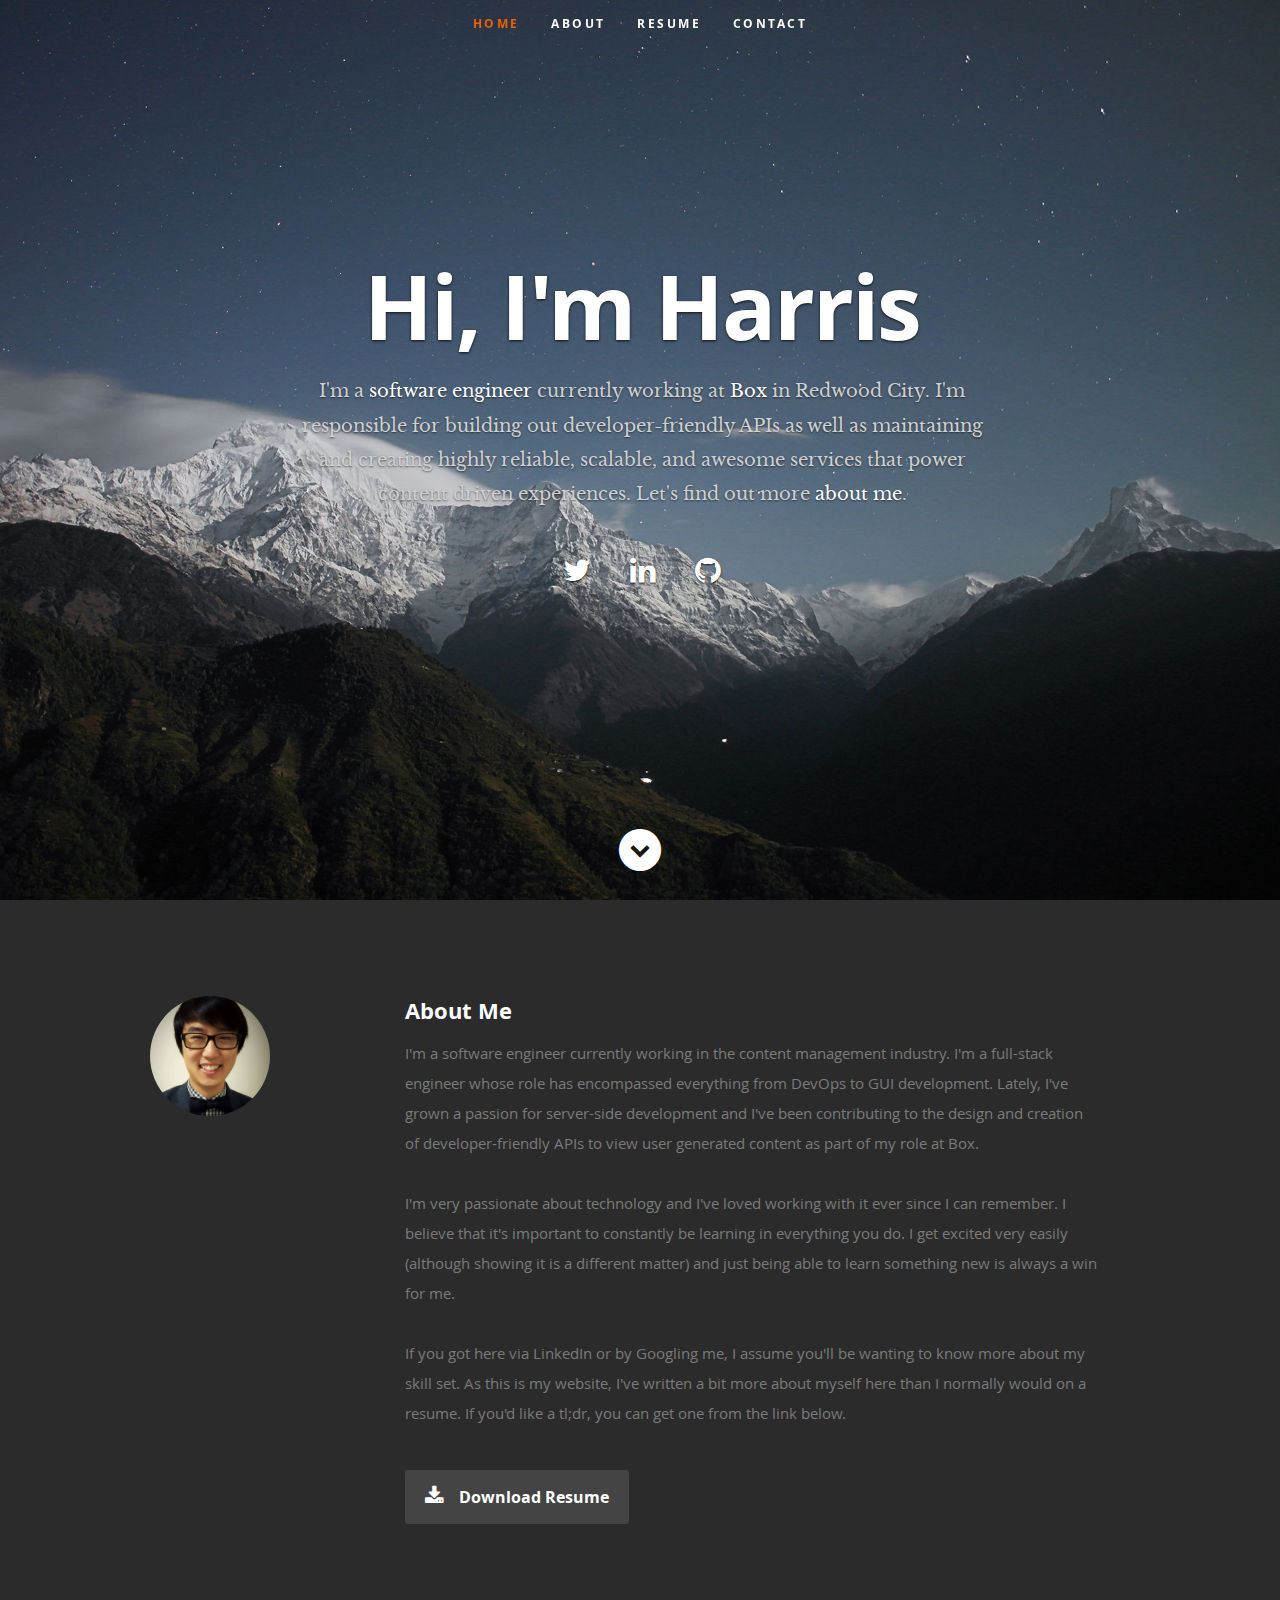
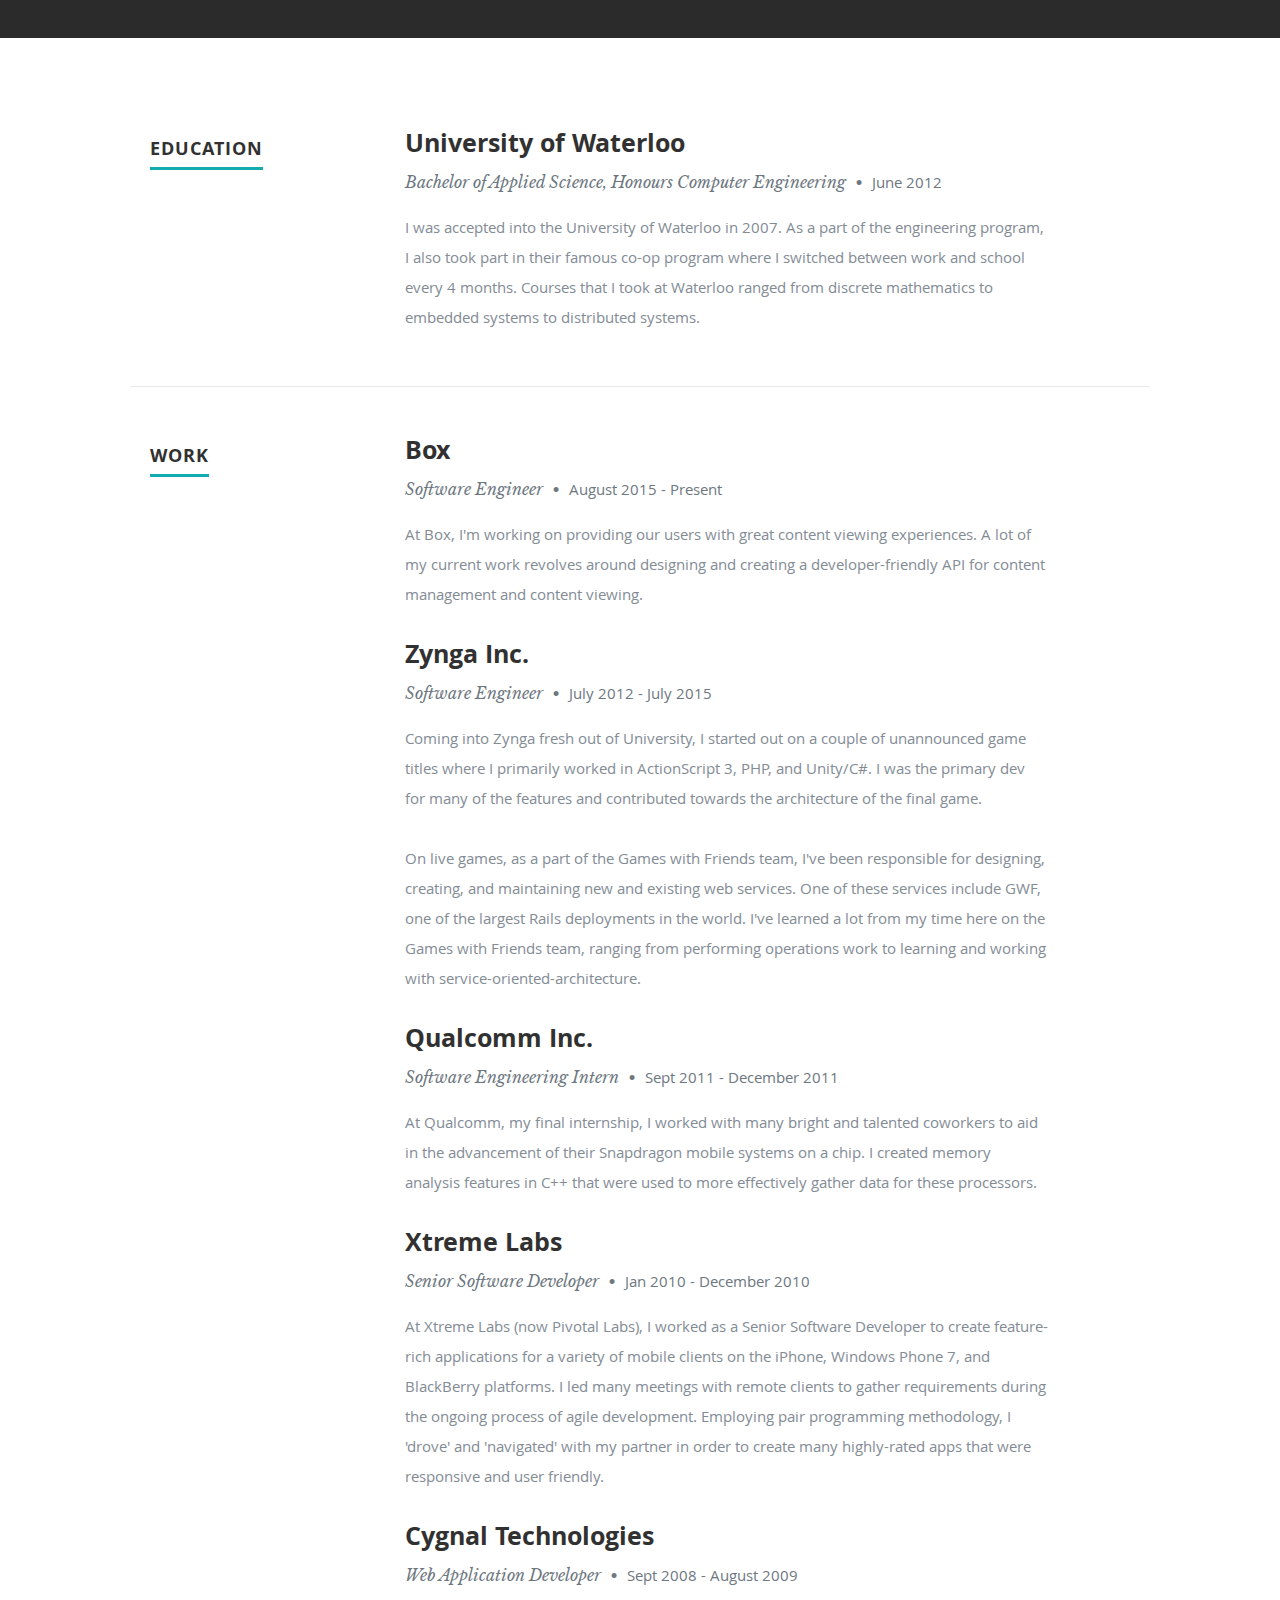
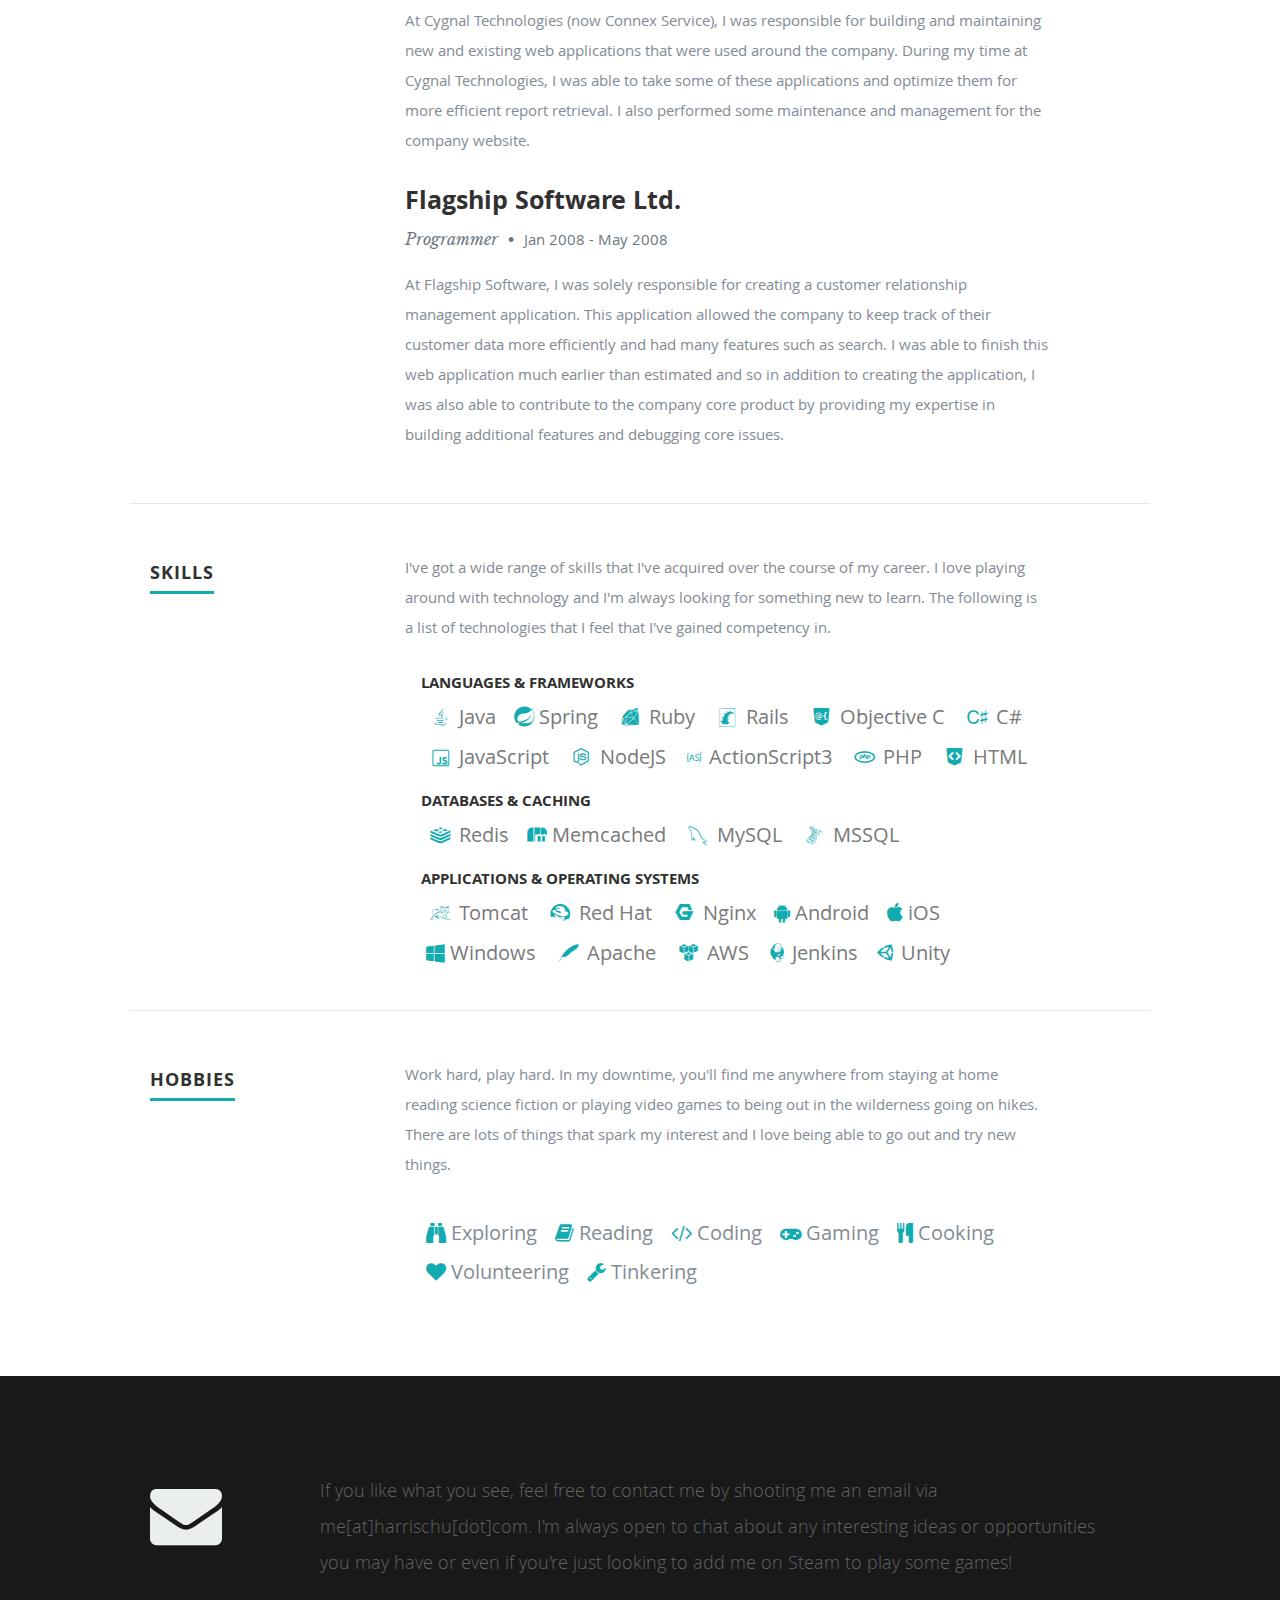
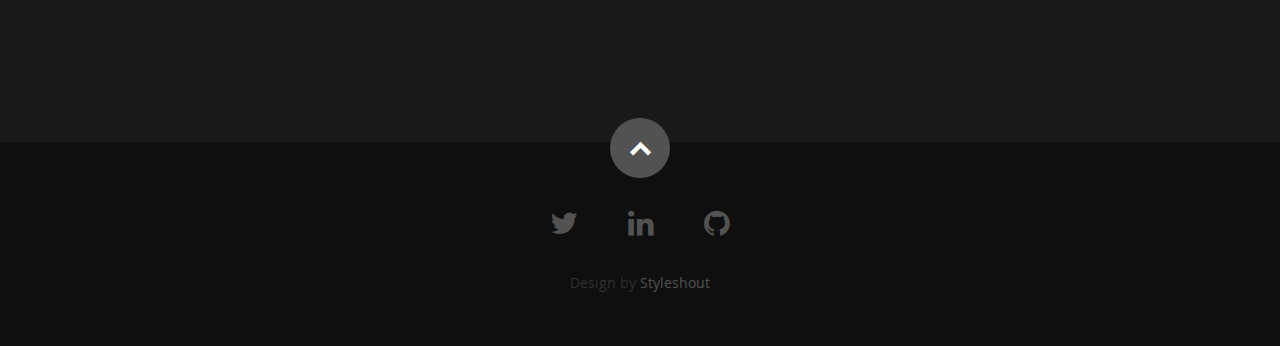
==== index.html @ dafe01e5 "Initial commit" ====
<!DOCTYPE html>
<!--[if lt IE 8 ]><html class="no-js ie ie7" lang="en"> <![endif]-->
<!--[if IE 8 ]><html class="no-js ie ie8" lang="en"> <![endif]-->
<!--[if (gte IE 8)|!(IE)]><!--><html class="no-js" lang="en"> <!--<![endif]-->
<head>

   <!--- Basic Page Needs
   ================================================== -->
   <meta charset="utf-8">
  <title>Harris Chu - Software Engineer</title>
  <meta name="description" content="">
  <meta name="author" content="">

   <!-- Mobile Specific Metas
   ================================================== -->
  <meta name="viewport" content="width=device-width, initial-scale=1, maximum-scale=1">

  <!-- CSS
    ================================================== -->
   <link rel="stylesheet" href="css/default.css">
  <link rel="stylesheet" href="css/layout.css">
   <link rel="stylesheet" href="css/media-queries.css">
   <link rel="stylesheet" href="css/magnific-popup.css">

   <!-- Script
   ================================================== -->
  <script src="js/modernizr.js"></script>

   <!-- Favicons
  ================================================== -->
  <link rel="shortcut icon" href="favicon.png" >

</head>

<body>

   <!-- Header
   ================================================== -->
   <header id="home">

      <nav id="nav-wrap">

         <a class="mobile-btn" href="#nav-wrap" title="Show navigation">Show navigation</a>
        <a class="mobile-btn" href="#" title="Hide navigation">Hide navigation</a>

         <ul id="nav" class="nav">
            <li class="current"><a class="smoothscroll" href="#home">Home</a></li>
            <li><a class="smoothscroll" href="#about">About</a></li>
           <li><a class="smoothscroll" href="#resume">Resume</a></li>
            <li><a class="smoothscroll" href="#contact">Contact</a></li>
         </ul> <!-- end #nav -->

      </nav> <!-- end #nav-wrap -->

      <div class="row banner">
         <div class="banner-text">
            <h1 class="responsive-headline">Hi, I'm Harris</h1>
            <h3>I'm a <span>software engineer</span> currently working at <a href="https://www.box.com/home/" target="_blank">Box</a> in Redwood City. I'm responsible for building out developer-friendly APIs as well as maintaining and creating highly reliable, scalable, and awesome services that power content driven experiences. Let's find out more <a class="smoothscroll" href="#about">about me</a>.
            <hr />
            <ul class="social">
               <li><a href="https://twitter.com/harrischu" target="_blank"><i class="fa fa-twitter"></i></a></li>
               <li><a href="https://www.linkedin.com/in/harrischu" target="_blank"><i class="fa fa-linkedin"></i></a></li>
               <li><a href="https://github.com/harrisch" target="_blank"><i class="fa fa-github"></i></a></li>               
            </ul>
         </div>
      </div>

      <p class="scrolldown">
         <a class="smoothscroll" href="#about"><i class="icon-down-circle"></i></a>
      </p>

   </header> <!-- Header End -->


   <!-- About Section
   ================================================== -->
   <section id="about">

      <div class="row">

         <div class="three columns">

            <img class="profile-pic"  src="images/profilepic.jpg" alt="" />

         </div>

         <div class="nine columns main-col">

            <h2>About Me</h2>

            <p>I'm a software engineer currently working in the content management industry. I'm a full-stack engineer whose role has encompassed everything from DevOps to GUI development. Lately, I've grown a passion for server-side development and I've been contributing to the design and creation of developer-friendly APIs to view user generated content as part of my role at Box. </p>
            <p>I'm very passionate about technology and I've loved working with it ever since I can remember. I believe that it's important to constantly be learning in everything you do. I get excited very easily (although showing it is a different matter) and just being able to learn something new is always a win for me.</p>
            <p>If you got here via LinkedIn or by Googling me, I assume you'll be wanting to know more about my skill set. As this is my website, I've written a bit more about myself here than I normally would on a resume. If you'd like a tl;dr, you can get one from the link below.</p>

            <div class="row">               

               <div class="columns download">
                  <p>
                     <a href="files/harris%20chu.pdf" class="button" target="_blank"><i class="fa fa-download"></i>Download Resume</a>
                  </p>
               </div>

            </div> <!-- end row -->

         </div> <!-- end .main-col -->

      </div>

   </section> <!-- About Section End-->


   <!-- Resume Section
   ================================================== -->
   <section id="resume">

      <!-- Education
      ----------------------------------------------- -->
      <div class="row education">

         <div class="three columns header-col">
            <h1><span>Education</span></h1>
         </div>

         <div class="nine columns main-col">

            <div class="row item">

               <div class="twelve columns">

                  <h3>University of Waterloo</h3>
                  <p class="info">Bachelor of Applied Science, Honours Computer Engineering <span>&bull;</span> <em class="date">June 2012</em></p>

                  <p>
                  I was accepted into the University of Waterloo in 2007. As a part of the engineering program, I also took part in their famous co-op program where I switched between work and school every 4 months. Courses that I took at Waterloo ranged from discrete mathematics to embedded systems to distributed systems.
                  </p>

               </div>

            </div> <!-- item end -->
        
         </div> <!-- main-col end -->

      </div> <!-- End Education -->


      <!-- Work
      ----------------------------------------------- -->
      <div class="row work">

         <div class="three columns header-col">
            <h1><span>Work</span></h1>
         </div>

         <div class="nine columns main-col">

            <div class="row item">

               <div class="twelve columns">

                  <h3>Box</h3>
                  <p class="info">Software Engineer <span>&bull;</span> <em class="date">August 2015 - Present</em></p>    
                  At Box, I'm working on providing our users with great content viewing experiences. A lot of my current work revolves around designing and creating a developer-friendly API for content management and content viewing.     
                  </p>
               </div>

            </div> <!-- item end -->

            <div class="row item">

               <div class="twelve columns">

                  <h3>Zynga Inc.</h3>
                  <p class="info">Software Engineer <span>&bull;</span> <em class="date">July 2012 - July 2015</em></p>

                  <p>
                  Coming into Zynga fresh out of University, I started out on a couple of unannounced game titles where I primarily worked in ActionScript 3, PHP,                   and Unity/C#. I was the primary dev for many of the features and contributed towards the architecture of the final game. 
                  </p>                   
                   <p>
                    On live games, as a part of the Games with Friends team, I've been responsible for designing, creating, and maintaining new and existing web services. One of these services include GWF, one of the largest Rails deployments in the world. I've learned a lot from my time here on the Games with Friends team, ranging from performing operations work to learning and working with service-oriented-architecture.
                   </p>

               </div>

            </div> <!-- item end -->

            <div class="row item">

               <div class="twelve columns">

                  <h3>Qualcomm Inc.</h3>
                  <p class="info">Software Engineering Intern <span>&bull;</span> <em class="date">Sept 2011 - December 2011</em></p>

                  <p>
                  At Qualcomm, my final internship, I worked with many bright and talented coworkers to aid in the advancement of their Snapdragon mobile systems on a chip. I created memory analysis features in C++ that were used to more effectively gather data for these processors.
                  </p>
               </div>

            </div> <!-- item end -->
             
            <div class="row item">

               <div class="twelve columns">

                  <h3>Xtreme Labs</h3>
                  <p class="info">Senior Software Developer <span>&bull;</span> <em class="date">Jan 2010 - December 2010</em></p>

                  <p>
                  At Xtreme Labs (now Pivotal Labs), I worked as a Senior Software Developer to create feature-rich applications for a variety of mobile clients on the iPhone, Windows Phone 7, and BlackBerry platforms. I led many meetings with remote clients to gather requirements during the ongoing process of agile development. Employing pair programming methodology, I 'drove' and 'navigated' with my partner in order to create many highly-rated apps that were responsive and user friendly.
                  </p>

               </div>

            </div> <!-- item end -->
             
            <div class="row item">

               <div class="twelve columns">

                  <h3>Cygnal Technologies </h3>
                  <p class="info">Web Application Developer <span>&bull;</span> <em class="date">Sept 2008 - August 2009</em></p>

                  <p>
                  At Cygnal Technologies (now Connex Service), I was responsible for building and maintaining new and existing web applications that were used around the company. During my time at Cygnal Technologies, I was able to take some of these applications and optimize them for more efficient report retrieval. I also performed some maintenance and management for the company website.
                  </p>

               </div>

            </div> <!-- item end -->
             
            <div class="row item">

               <div class="twelve columns">

                  <h3>Flagship Software Ltd.</h3>
                  <p class="info">Programmer <span>&bull;</span> <em class="date">Jan 2008 - May 2008</em></p>

                  <p>
                  At Flagship Software, I was solely responsible for creating a customer relationship management application. This application allowed the company to keep track of their customer data more efficiently and had many features such as search. I was able to finish this web application much earlier than estimated and so in addition to creating the application, I was also able to contribute to the company core product by providing my expertise in building additional features and debugging core issues.
                  </p>

               </div>

            </div> <!-- item end -->

         </div> <!-- main-col end -->

      </div> <!-- End Work -->


      <!-- Skills
      ----------------------------------------------- -->
      <div class="row skill">

         <div class="three columns header-col">
            <h1><span>Skills</span></h1>
         </div>

         <div class="nine columns main-col">

            <p>I've got a wide range of skills that I've acquired over the course of my career. I love playing around with technology and I'm always looking for something new to learn. The following is a list of technologies that I feel that I've gained competency in.
            </p>
                         
            <div class="row item">               
                <h4>Languages & Frameworks</h4>
                <ul class="skills">
                    <li><a href="http://www.java.com" target="_blank"><i class="icon-java"></i> Java</a></li>
                    <li><a href="http://projects.spring.io/spring-framework/" target="_blank"><i class="i-spring"></i> Spring</a></li>
                    <li><a href="https://www.ruby-lang.org/" target="_blank"><i class="icon-ruby"></i> Ruby</a></li>
                    <li><a href="http://rubyonrails.org/" target="_blank"><i class="icon-ruby-on-rails"></i> Rails</a></li>
                    <li><a href="https://developer.apple.com/library/mac/documentation/Cocoa/Conceptual/ProgrammingWithObjectiveC/Introduction/Introduction.html" target="_blank"><i class="icon-objc"></i> Objective C</a></li>
                    <li><a href="https://msdn.microsoft.com/en-us/library/67ef8sbd.aspx" target="_blank"><i class="icon-csharp"></i> C#</a></li>         
                    <li><a href="https://developer.mozilla.org/en-US/docs/Web/JavaScript" target="_blank"><i class="icon-javascript"></i> JavaScript</a></li>
                    <li><a href="https://nodejs.org/" target="_blank"><i class="icon-nodejs"></i> NodeJS</a></li>        
                    <li><a href="http://www.adobe.com/devnet/actionscript/learning.html" target="_blank"><i class="i-as3"></i> ActionScript3</a></li>
                    <li><a href="http://php.net/" target="_blank"><i class="icon-php"></i> PHP</a></li>                        
                    <li><a href="https://developer.mozilla.org/en-US/docs/Web/HTML" target="_blank"><i class="icon-html"></i> HTML</a></li>      
                </ul>
                <h4>Databases & Caching</h4>
                <ul class="skills">                   
                    <li><a href="http://redis.io/" target="_blank"><i class="icon-redis"></i> Redis</a></li>
                    <li><a href="http://memcached.org/" target="_blank"><i class="i-memcached"></i> Memcached</a></li>
                    <li><a href="https://www.mysql.com/" target="_blank"><i class="icon-mysql"></i> MySQL</a></li>
                    <li><a href="http://www.microsoft.com/SQLServer" target="_blank"><i class="icon-mssql"></i> MSSQL</a></li>                   
                </ul>     
                <h4>Applications & Operating Systems</h4>
                <ul class="skills">                   
                    <li><a href="http://tomcat.apache.org/" target="_blank"><i class="icon-tomcat"></i> Tomcat</a></li>                        
                    <li><a href="http://www.redhat.com/en" target="_blank"><i class="icon-redhat"></i> Red Hat</a></li>
                    <li><a href="http://nginx.org/" target="_blank"><i class="icon-nginx"></i> Nginx</a></li>                        
                    <li><a href="https://www.android.com/" target="_blank"><i class="fa fa-android"></i> Android</a></li>
                    <li><a href="https://www.apple.com/ios/" target="_blank"><i class="fa fa-apple"></i> iOS</a></li>                        
                    <li><a href="http://windows.microsoft.com/" target="_blank"><i class="fa fa-windows"></i> Windows</a></li>
                    <li><a href="http://httpd.apache.org/" target="_blank"><i class="icon-apache"></i> Apache</a></li>
                    <li><a href="http://aws.amazon.com/" target="_blank"><i class="icon-aws"></i> AWS</a></li>
                    <li><a href="https://jenkins-ci.org/" target="_blank"><i class="i-jenkins"></i> Jenkins</a></li>
                    <li><a href="http://unity3d.com/5" target="_blank"><i class="i-unity"></i> Unity</a></li>                   
                </ul>               
                          
            </div> <!-- end row -->
                  
        </div> <!-- main-col end -->

      </div> <!-- End skills -->
       
       <!-- Hobbies
      ----------------------------------------------- -->
       <div class="row hobby">

         <div class="three columns header-col">
            <h1><span>Hobbies</span></h1>
         </div>

         <div class="nine columns main-col">

            <p>Work hard, play hard. In my downtime, you'll find me anywhere from staying at home reading science fiction or playing video games to being out in the wilderness going on hikes. There are lots of things that spark my interest and I love being able to go out and try new things.
            </p>
                         
            <div class="row">                           
                <ul class="skills">
                    <li><i class="fa fa-binoculars"></i> Exploring</li>
                    <li><i class="fa fa-book"></i> Reading</li>
                    <li><i class="fa fa-code"></i> Coding</li>
                    <li><i class="fa fa-gamepad"></i> Gaming</li>
                    <li><i class="fa fa-cutlery"></i> Cooking</li>
                    <li><i class="fa fa-heart"></i> Volunteering</li>
                    <li><i class="fa fa-wrench"></i> Tinkering</li>
                    
                </ul>                                                
            </div> <!-- end row -->
                  
        </div> <!-- main-col end -->

      </div> <!-- End skills -->

   </section> <!-- Resume Section End-->

   <!-- Contact Section
   ================================================== -->
   <section id="contact">

         <div class="row section-head">

            <div class="two columns header-col">

               <h1><span>Contact me.</span></h1>

            </div>

            <div class="ten columns">

                  <p class="lead">If you like what you see, feel free to contact me by shooting me an email via me[at]harrischu[dot]com. I'm always open to chat about any interesting ideas or opportunities you may have or even if you're just looking to add me on Steam to play some games!
                  </p>

            </div>

         </div>

   </section> <!-- Contact Section End-->


   <!-- footer
   ================================================== -->
   <footer>

      <div class="row">

         <div class="twelve columns">

            <ul class="social-links">
               <li><a href="https://twitter.com/harrischu" target="_blank"><i class="fa fa-twitter"></i></a></li>
               <li><a href="https://www.linkedin.com/in/harrischu" target="_blank"><i class="fa fa-linkedin"></i></a></li>
               <li><a href="https://github.com/harrisch" target="_blank"><i class="fa fa-github"></i></a></li>               
            </ul>

            <ul class="copyright">
               <li>Design by <a title="Styleshout" href="http://www.styleshout.com/">Styleshout</a></li>   
            </ul>

         </div>

         <div id="go-top"><a class="smoothscroll" title="Back to Top" href="#home"><i class="icon-up-open"></i></a></div>

      </div>

   </footer> <!-- Footer End-->

   <!-- Java Script
   ================================================== -->
   <script src="http://ajax.googleapis.com/ajax/libs/jquery/1.10.2/jquery.min.js"></script>
   <script>window.jQuery || document.write('<script src="js/jquery-1.10.2.min.js"><\/script>')</script>
   <script type="text/javascript" src="js/jquery-migrate-1.2.1.min.js"></script>

   <script src="js/jquery.flexslider.js"></script>
   <script src="js/waypoints.js"></script>
   <script src="js/jquery.fittext.js"></script>
   <script src="js/magnific-popup.js"></script>
   <script src="js/init.js"></script>

</body>

<script>
  (function(i,s,o,g,r,a,m){i['GoogleAnalyticsObject']=r;i[r]=i[r]||function(){
  (i[r].q=i[r].q||[]).push(arguments)},i[r].l=1*new Date();a=s.createElement(o),
  m=s.getElementsByTagName(o)[0];a.async=1;a.src=g;m.parentNode.insertBefore(a,m)
  })(window,document,'script','//www.google-analytics.com/analytics.js','ga');

  ga('create', 'UA-61557110-1', 'auto');
  ga('send', 'pageview');

</script>
</html>
---- css/default.css ----
/*
=====================================================================
*   Ceevee v1.0 Default Stylesheet
*   url: styleshout.com
*   03-17-2014
=====================================================================

TOC:
a. Webfonts and Icon fonts
b. Reset
c. Default Styles
   1. Basic
   2. Typography
   3. Links
   4. Images
   5. Buttons
   6. Forms
d. Grid
e. Others
   1. Clearing
   2. Misc

=====================================================================  */

/* ------------------------------------------------------------------ */
/* a. Webfonts and Icon fonts
 ------------------------------------------------------------------ */

@import url("fonts.css");
@import url("fontello/css/fontello.css");
@import url("font-awesome/css/font-awesome.min.css");
@import url("font-mfizz/font-mfizz.css");
@import url("font-custom/missing-icons.css");

/* ------------------------------------------------------------------
/* b. Reset
      Adapted from:
      Normalize.css - https://github.com/necolas/normalize.css/
      HTML5 Doctor Reset - html5doctor.com/html-5-reset-stylesheet/
/* ------------------------------------------------------------------ */

html, body, div, span, object, iframe,
h1, h2, h3, h4, h5, h6, p, blockquote, pre,
abbr, address, cite, code,
del, dfn, em, img, ins, kbd, q, samp,
small, strong, sub, sup, var,
b, i,
dl, dt, dd, ol, ul, li,
fieldset, form, label, legend,
table, caption, tbody, tfoot, thead, tr, th, td,
article, aside, canvas, details, figcaption, figure,
footer, header, hgroup, menu, nav, section, summary,
time, mark, audio, video {
   margin: 0;
   padding: 0;
   border: 0;
   outline: 0;
   font-size: 100%;
   vertical-align: baseline;
   background: transparent;
}

article,aside,details,figcaption,figure,
footer,header,hgroup,menu,nav,section {
   display: block;
}

audio,
canvas,
video {
   display: inline-block;
}

audio:not([controls]) {
   display: none;
   height: 0;
}

[hidden] { display: none; }

code, kbd, pre, samp {
   font-family: monospace, serif;
   font-size: 1em;
}

pre {
   white-space: pre;
   white-space: pre-wrap;
   word-wrap: break-word;
}

blockquote, q { quotes: &#8220 &#8220; }

blockquote:before, blockquote:after,
q:before, q:after {
   content: '';
   content: none;
}

ins {
   background-color: #ff9;
   color: #000;
   text-decoration: none;
}

mark {
   background-color: #A7F4F6;
   color: #555;
}

del { text-decoration: line-through; }

abbr[title], dfn[title] {
   border-bottom: 1px dotted;
   cursor: help;
}

table {
   border-collapse: collapse;
   border-spacing: 0;
}


/* ------------------------------------------------------------------ */
/* c. Default and Basic Styles
      Adapted from:
      Skeleton CSS Framework - http://www.getskeleton.com/
      Typeplate Typographic Starter Kit - http://typeplate.com/
/* ------------------------------------------------------------------ */

/*  1. Basic  ------------------------------------------------------- */

*,
*:before,
*:after {
   -moz-box-sizing: border-box;
   -webkit-box-sizing: border-box;
   box-sizing: border-box;
}

html {
   font-size: 62.5%;
   -webkit-font-smoothing: antialiased;
}

body {
   background: #fff;
   font-family: 'opensans-regular', sans-serif;
   font-weight: normal;
   font-size: 15px;
   line-height: 30px;
	color: #838C95;

   -webkit-font-smoothing: antialiased; /* Fix for webkit rendering */
	-webkit-text-size-adjust: 100%;
}

/*  2. Typography
       Vertical rhythm with leading derived from 6
--------------------------------------------------------------------- */

h1, h2, h3, h4, h5, h6 {
   color: #313131;
	font-family: 'opensans-bold', sans-serif;
   font-weight: normal;
}
h1 a, h2 a, h3 a, h4 a, h5 a, h6 a { font-weight: inherit; }
h1 { font-size: 38px; line-height: 42px; margin-bottom: 12px; letter-spacing: -1px; }
h2 { font-size: 28px; line-height: 36px; margin-bottom: 6px; }
h3 { font-size: 22px; line-height: 30px; margin-bottom: 12px; }
h4 { font-size: 20px; line-height: 30px; margin-bottom: 6px; }
h5 { font-size: 18px; line-height: 30px; }
h6 { font-size: 14px; line-height: 30px; }
.subheader { }

p { margin: 0 0 30px 0; }
p img { margin: 0; }
p.lead {
   font: 19px/36px 'opensans-light', sans-serif;
   margin-bottom: 18px;
}

/* for 'em' and 'strong' tags, font-size and line-height should be same with
the body tag due to rendering problems in some browsers */
em { font: 15px/30px 'opensans-italic', sans-serif; }
strong, b { font: 15px/30px 'opensans-bold', sans-serif; }
small { font-size: 11px; line-height: inherit; }

/*	Blockquotes */
blockquote {
   margin: 30px 0px;
   padding-left: 40px;
   position: relative;
}
blockquote:before {
   content: "\201C";
   opacity: 0.45;
   font-size: 80px;
   line-height: 0px;
   margin: 0;
   font-family: arial, sans-serif;

   position: absolute;
   top:  30px;
	left: 0;
}
blockquote p {
   font-family: 'librebaskerville-italic', serif;
   padding: 0;
   font-size: 18px;
   line-height: 36px;
}
blockquote cite {
   display: block;
   font-size: 12px;
   font-style: normal;
   line-height: 18px;
}
blockquote cite:before { content: "\2014 \0020"; }
blockquote cite a,
blockquote cite a:visited { color: #8B9798; border: none }

/* ---------------------------------------------------------------------
/*  Pull Quotes Markup
/*
    <aside class="pull-quote">
		<blockquote>
			<p></p>
		</blockquote>
	 </aside>
/*
/* --------------------------------------------------------------------- */
.pull-quote {
   position: relative;
	padding: 18px 30px 18px 0px;
}
.pull-quote:before,
.pull-quote:after {
	height: 1em;
	opacity: 0.45;
	position: absolute;
	font-size: 80px;
   font-family: Arial, Sans-Serif;
}
.pull-quote:before {
	content: "\201C";
	top:  33px;
	left: 0;
}
.pull-quote:after {
	content: '\201D';
	bottom: -33px;
	right: 0;
}
.pull-quote blockquote {
   margin: 0;
}
.pull-quote blockquote:before {
   content: none;
}

/* Abbreviations */
abbr {
   font-family: 'opensans-bold', sans-serif;
	font-variant: small-caps;
	text-transform: lowercase;
   letter-spacing: .5px;
	color: gray;
}
abbr:hover { cursor: help; }

/* drop cap */
.drop-cap:first-letter {
	float: left;
	margin: 0;
	padding: 14px 6px 0 0;
	font-size: 84px;
	font-family: /* Copperplate */ 'opensans-bold', sans-serif;
   line-height: 60px;
	text-indent: 0;
	background: transparent;
	color: inherit;
}

hr { border: solid #E3E3E3; border-width: 1px 0 0; clear: both; margin: 11px 0 30px; height: 0; }


/*  3. Links  ------------------------------------------------------- */

a, a:visited {
   text-decoration: none;
   outline: 0;
   color: #11ABB0;

   -webkit-transition: color .3s ease-in-out;
   -moz-transition: color .3s ease-in-out;
   -o-transition: color .3s ease-in-out;
   transition: color .3s ease-in-out;
}
a:hover, a:focus { color: #313131; }
p a, p a:visited { line-height: inherit; }


/*  4. List  --------------------------------------------------------- */

ul, ol { margin-bottom: 24px; margin-top: 12px; }
ul { list-style: none outside; }
ol { list-style: decimal; }
ol, ul.square, ul.circle, ul.disc { margin-left: 30px; }
ul.square { list-style: square outside; }
ul.circle { list-style: circle outside; }
ul.disc { list-style: disc outside; }
ul ul, ul ol,
ol ol, ol ul { margin: 6px 0 6px 30px; }
ul ul li, ul ol li,
ol ol li, ol ul li { margin-bottom: 6px; }
li { line-height: 18px; margin-bottom: 12px; }
ul.large li { }
li p { }

/* ---------------------------------------------------------------------
/*  Stats Tab Markup

    <ul class="stats-tabs">
		<li><a href="#">[value]<b>[name]</b></a></li>
	 </ul>

    Extend this object into your markup.
/*
/* --------------------------------------------------------------------- */
.stats-tabs {
   padding: 0;
   margin: 24px 0;
}
.stats-tabs li {
	display: inline-block;
	margin: 0 10px 18px 0;
	padding: 0 10px 0 0;
	border-right: 1px solid #ccc;
}
.stats-tabs li:last-child {
	margin: 0;
	padding: 0;
	border: none;
}
.stats-tabs li a {
	display: inline-block;
	font-size: 22px;
	font-family: 'opensans-bold', sans-serif;
   border: none;
   color: #313131;
}
.stats-tabs li a:hover {
   color:#11ABB0;
}
.stats-tabs li a b {
	display: block;
	margin: 6px 0 0 0;
	font-size: 13px;
	font-family: 'opensans-regular', sans-serif;
   color: #8B9798;
}

/* definition list */
dl { margin: 12px 0; }
dt { margin: 0; color:#11ABB0; }
dd { margin: 0 0 0 20px; }

/* Lining Definition Style Markup */
.lining dt,
.lining dd {
	display: inline;
	margin: 0;
}
.lining dt + dt:before,
.lining dd + dt:before {
	content: "\A";
	white-space: pre;
}
.lining dd + dd:before {
	content: ", ";
}
.lining dd:before {
	content: ": ";
	margin-left: -0.2em;
}

/* Dictionary Definition Style Markup */
.dictionary-style dt {
	display: inline;
	counter-reset: definitions;
}
.dictionary-style dt + dt:before {
	content: ", ";
	margin-left: -0.2em;
}
.dictionary-style dd {
	display: block;
	counter-increment: definitions;
}
.dictionary-style dd:before {
	content: counter(definitions, decimal) ". ";
}

/* Pagination */
.pagination {
   margin: 36px auto;
   text-align: center;
}
.pagination ul li {
   display: inline-block;
   margin: 0;
   padding: 0;
}
.pagination .page-numbers {
   font: 15px/18px 'opensans-bold', sans-serif;
   display: inline-block;
   padding: 6px 10px;
   margin-right: 3px;
   margin-bottom: 6px;
	color: #6E757C;
	background-color: #E6E8EB;

	-webkit-transition: all 200ms ease-in-out;
	-moz-transition: all 200ms ease-in-out;
	-o-transition: all 200ms ease-in-out;
	-ms-transition: all 200ms ease-in-out;
	transition: all 200ms ease-in-out;

   -moz-border-radius: 3px;
   -webkit-border-radius: 3px;
   -khtml-border-radius: 3px;
	border-radius: 3px;
}
.pagination .page-numbers:hover {
   background: #838A91;
   color: #fff;
}
.pagination .current,
.pagination .current:hover {
   background-color: #11ABB0;
   color: #fff;
}
.pagination .inactive,
.pagination .inactive:hover {
   background-color: #E6E8EB;
	color: #A9ADB2;
}
.pagination .prev, .pagination .next {}

/*  5. Images  --------------------------------------------------------- */

img {
   max-width: 100%;
   height: auto;
}
img.pull-right { margin: 12px 0px 0px 18px; }
img.pull-left { margin: 12px 18px 0px 0px; }

/*  6. Buttons  --------------------------------------------------------- */

.button,
.button:visited,
button,
input[type="submit"],
input[type="reset"],
input[type="button"] {
   font: 16px/30px 'opensans-bold', sans-serif;
   background: #11ABB0;
   display: inline-block;
	text-decoration: none;
   letter-spacing: 0;
   color: #fff;
	padding: 12px 20px;
	margin-bottom: 18px;
   border: none;
   cursor: pointer;
   height: auto;

   -webkit-transition: all .2s ease-in-out;
	-moz-transition: all .2s ease-in-out;
	-o-transition: all .2s ease-in-out;
	-ms-transition: all .2s ease-in-out;
	transition: all .2s ease-in-out;

   -moz-border-radius: 3px;
   -webkit-border-radius: 3px;
   -khtml-border-radius: 3px;
   border-radius: 3px;
}

.button:hover,
button:hover,
input[type="submit"]:hover,
input[type="reset"]:hover,
input[type="button"]:hover {
   background: #3d4145;
   color: #fff;
}

.button:active,
button:active,
input[type="submit"]:active,
input[type="reset"]:active,
input[type="button"]:active {
   background: #3d4145;
   color: #fff;
}

.button.full-width,
button.full-width,
input[type="submit"].full-width,
input[type="reset"].full-width,
input[type="button"].full-width {
	width: 100%;
	padding-left: 0 !important;
	padding-right: 0 !important;
	text-align: center;
}

/* Fix for odd Mozilla border & padding issues */
button::-moz-focus-inner,
input::-moz-focus-inner {
    border: 0;
    padding: 0;
}


/*  7. Forms  --------------------------------------------------------- */

form { margin-bottom: 24px; }
fieldset { margin-bottom: 24px; }

input[type="text"],
input[type="password"],
input[type="email"],
textarea,
select {
   display: block;
   padding: 18px 15px;
   margin: 0 0 24px 0;
   border: 0;
   outline: none;
   vertical-align: middle;
   min-width: 225px;
	max-width: 100%;
   font-size: 15px;
   line-height: 24px;
	color: #647373;
	background: #D3D9D9;

}

/* select { padding: 0;
   width: 220px;
   } */

input[type="text"]:focus,
input[type="password"]:focus,
input[type="email"]:focus,
textarea:focus {
   color: #B3B7BC;
	background-color: #3d4145;
}

textarea { min-height: 220px; }

label,
legend {
   font: 16px/24px 'opensans-bold', sans-serif;
	margin: 12px 0;
   color: #3d4145;
   display: block;
}
label span,
legend span {
	color: #8B9798;
   font: 14px/24px 'opensans-regular', sans-serif;
}

input[type="checkbox"],
input[type="radio"] {
    font-size: 15px;
    color: #737373;
}

input[type="checkbox"] { display: inline; }

/* ------------------------------------------------------------------ */
/* d. Grid
---------------------------------------------------------------------
   gutter = 40px.
/* ------------------------------------------------------------------ */

/* default
--------------------------------------------------------------- */
.row {
   width: 96%;
   max-width: 1020px;
   margin: 0 auto;
}
/* fixed width for IE8 */
.ie .row { width: 1000px ; }

.narrow .row { max-width: 980px; }

.row .row { width: auto; max-width: none; margin: 0 -20px; }

/* row clearing */
.row:before,
.row:after {
    content: " ";
    display: table;
}
.row:after {
    clear: both;
}

.column, .columns {
   position: relative;
   padding: 0 20px;
   min-height: 1px;
   float: left;
}
.column.centered, .columns.centered  {
    float: none;
    margin: 0 auto;
}

/* removed gutters */
.row.collapsed > .column,
.row.collapsed > .columns,
.column.collapsed, .columns.collapsed  { padding: 0; }

[class*="column"] + [class*="column"]:last-child { float: right; }
[class*="column"] + [class*="column"].end { float: right; }

/* column widths */
.row .one         { width: 8.33333%; }
.row .two         { width: 16.66667%; }
.row .three       { width: 25%; }
.row .four        { width: 33.33333%; }
.row .five        { width: 41.66667%; }
.row .six         { width: 50%; }
.row .seven       { width: 58.33333%; }
.row .eight       { width: 66.66667%; }
.row .nine        { width: 75%; }
.row .ten         { width: 83.33333%; }
.row .eleven      { width: 91.66667%; }
.row .twelve      { width: 100%; }

/* Offsets */
.row .offset-1    { margin-left: 8.33333%; }
.row .offset-2    { margin-left: 16.66667%; }
.row .offset-3    { margin-left: 25%; }
.row .offset-4    { margin-left: 33.33333%; }
.row .offset-5    { margin-left: 41.66667%; }
.row .offset-6    { margin-left: 50%; }
.row .offset-7    { margin-left: 58.33333%; }
.row .offset-8    { margin-left: 66.66667%; }
.row .offset-9    { margin-left: 75%; }
.row .offset-10   { margin-left: 83.33333%; }
.row .offset-11   { margin-left: 91.66667%; }

/* Push/Pull */
.row .push-1      { left: 8.33333%; }
.row .pull-1      { right: 8.33333%; }
.row .push-2      { left: 16.66667%; 	}
.row .pull-2      { right: 16.66667%; }
.row .push-3      { left: 25%; }
.row .pull-3      { right: 25%;	}
.row .push-4      { left: 33.33333%; }
.row .pull-4      { right: 33.33333%; }
.row .push-5      { left: 41.66667%; }
.row .pull-5      { right: 41.66667%; }
.row .push-6      { left: 50%; }
.row .pull-6      { right: 50%; }
.row .push-7      { left: 58.33333%; }
.row .pull-7      { right: 58.33333%; }
.row .push-8      { left: 66.66667%; 	}
.row .pull-8      { right: 66.66667%; }
.row .push-9      { left: 75%; }
.row .pull-9      { right: 75%; }
.row .push-10     { left: 83.33333%; }
.row .pull-10     { right: 83.33333%; }
.row .push-11     { left: 91.66667%; }
.row .pull-11     { right: 91.66667%; }

/* block grids
--------------------------------------------------------------------- */
.bgrid-sixths [class*="column"]   { width: 16.66667%; }
.bgrid-quarters [class*="column"] { width: 25%; }
.bgrid-thirds [class*="column"]   { width: 33.33333%; }
.bgrid-halves [class*="column"]   { width: 50%; }

[class*="bgrid"] [class*="column"] + [class*="column"]:last-child { float: left; }

/* Left clearing for block grid columns - columns that changes width in
different screen sizes. Allows columns with different heights to align
properly.
--------------------------------------------------------------------- */
.first { clear: left; }   /* first column in default screen */
.s-first { clear: none; } /* first column in smaller screens */

/* smaller screens
--------------------------------------------------------------- */
@media only screen and (max-width: 900px) {

   /* block grids on small screens */
   .s-bgrid-sixths [class*="column"]   { width: 16.66667%; }
   .s-bgrid-quarters [class*="column"] { width: 25%; }
   .s-bgrid-thirds [class*="column"]   { width: 33.33333%; }
   .s-bgrid-halves [class*="column"]   { width: 50%; }

   /* block grids left clearing */
   .first { clear: none; }
   .s-first { clear: left; }

}

/* mobile wide/smaller tablets
--------------------------------------------------------------- */
@media only screen and (max-width: 767px) {

   .row {
	   width: 460px;
	   margin: 0 auto;
      padding: 0;
	}
   .column, .columns {
	   width: auto !important;
	   float: none;
	   margin-left: 0;
	   margin-right: 0;
      padding: 0 30px;
   }
   .row .row { width: auto; max-width: none; margin: 0 -30px; }

   [class*="column"] + [class*="column"]:last-child { float: none; }
   [class*="bgrid"] [class*="column"] + [class*="column"]:last-child { float: none; }

   /* Offsets */
   .row .offset-1    { margin-left: 0%; }
   .row .offset-2    { margin-left: 0%; }
   .row .offset-3    { margin-left: 0%; }
   .row .offset-4    { margin-left: 0%; }
   .row .offset-5    { margin-left: 0%; }
   .row .offset-6    { margin-left: 0%; }
   .row .offset-7    { margin-left: 0%; }
   .row .offset-8    { margin-left: 0%; }
   .row .offset-9    { margin-left: 0%; }
   .row .offset-10   { margin-left: 0%; }
   .row .offset-11   { margin-left: 0%; }
}

/* mobile narrow
--------------------------------------------------------------- */
@media only screen and (max-width: 460px) {

   .row { width: auto; }

}

/* larger screens
--------------------------------------------------------------- */
@media screen and (min-width: 1200px) {

   .wide .row { max-width: 1180px; }

}

/* ------------------------------------------------------------------ */
/* e. Others
/* ------------------------------------------------------------------ */

/*  1. Clearing
    (http://nicolasgallagher.com/micro-clearfix-hack/
--------------------------------------------------------------------- */

.cf:before,
.cf:after {
    content: " ";
    display: table;
}
.cf:after {
    clear: both;
}

/*  2. Misc -------------------------------------------------------- */

.remove-bottom { margin-bottom: 0 !important; }
.half-bottom { margin-bottom: 12px !important; }
.add-bottom { margin-bottom: 24px !important; }
.no-border { border: none; }

.text-center  { text-align: center !important; }
.text-left    { text-align: left !important; }
.text-right   { text-align: right !important; }
.pull-left    { float: left !important; }
.pull-right   { float: right !important; }
.align-center {
	margin-left: auto !important;
	margin-right: auto !important;
	text-align: center !important;
}
---- css/layout.css ----
/*
=====================================================================
*   Ceevee v1.0 Layout Stylesheet
*   url: styleshout.com
*   03-18-2014
=====================================================================

   TOC:
   a. General Styles
   b. Header Styles
   c. About Section
   d. Resume Section
   e. Portfolio Section
   f. Call To Action Section
   g. Testimonials Section
   h. Contact Section
   i. Footer

===================================================================== */

/* ------------------------------------------------------------------ */
/* a. General Styles
/* ------------------------------------------------------------------ */

body { background: #0f0f0f; }

/* ------------------------------------------------------------------ */
/* b. Header Styles
/* ------------------------------------------------------------------ */

header {
   position: relative;
   height: 800px;
   min-height: 500px;
   width: 100%;
   background: #161415 url(../images/header-background.jpg) no-repeat top center;
   background-size: cover !important;
	-webkit-background-size: cover !important;
   text-align: center;
   overflow: hidden;
}

/* vertically center banner section */
header:before {
   content: '';
   display: inline-block;
   vertical-align: middle;
   height: 100%;
}
header .banner {
   display: inline-block;
   vertical-align: middle;
   margin: 0 auto;
   width: 85%;
   padding-bottom: 30px;s
   text-align: center;
}

header .banner-text { width: 100%; }
header .banner-text h1 {
   font: 90px/1.1em 'opensans-bold', sans-serif;
   color: #fff;
   letter-spacing: -2px;
   margin: 0 auto 18px auto;
   text-shadow: 0px 1px 3px rgba(0, 0, 0, .8);
}
header .banner-text h3 {
   font: 18px/1.9em 'librebaskerville-regular', serif;
   color: #d0d0d0;
   margin: 0 auto;
   width: 70%;
   text-shadow: 0px 1px 2px rgba(0, 0, 0, .5);   
}
header .banner-text h3 span,
header .banner-text h3 a {
   color: #fff;
}
header .banner-text hr {
   width: 60%;
   margin: 18px auto 24px auto;
   border-color: #2F2D2E;
   border-color: rgba(150, 150, 150, .1);
}

/* header social links */
header .social {
   margin: 24px 0;
   padding: 0;
   font-size: 30px;
   text-shadow: 0px 1px 2px rgba(0, 0, 0, .8);
}
header .social li {
   display: inline-block;
   margin: 0 15px;
   padding: 0;
}
header .social li a { color: #fff; }
header .social li a:hover { color: #11ABB0; }

/* scrolldown link */
header .scrolldown a {
   position: absolute;
   bottom: 30px;
   left: 50%;
   margin-left: -29px;
   color: #fff;
   display: block;
   height: 42px;
   width: 42px;
   font-size: 42px;
   line-height: 42px;
   color: #fff;
   border-radius: 100%;

   -webkit-transition: all .3s ease-in-out;
   -moz-transition: all .3s ease-in-out;
   -o-transition: all .3s ease-in-out;
   transition: all .3s ease-in-out;
}
header .scrolldown a:hover { color: #11ABB0; }

/* primary navigation
--------------------------------------------------------------------- */
#nav-wrap ul, #nav-wrap li, #nav-wrap a {
	 margin: 0;
	 padding: 0;
	 border: none;
	 outline: none;
}

/* nav-wrap */
#nav-wrap {
   font: 12px 'opensans-bold', sans-serif;
   width: 100%;
   text-transform: uppercase;
   letter-spacing: 2.5px;
   margin: 0 auto;
   z-index: 100;
   position: fixed;
   left: 0;
   top: 0;
}
.opaque { background-color: #333; }

/* hide toggle button */
#nav-wrap > a.mobile-btn { display: none; }

ul#nav {
   min-height: 48px;
   width: auto;

   /* center align the menu */
   text-align: center;
}
ul#nav li {
   position: relative;
   list-style: none;
   height: 48px;
   display: inline-block;
}

/* Links */
ul#nav li a {

/* 8px padding top + 8px padding bottom + 32px line-height = 48px */

   display: inline-block;
   padding: 8px 13px;
   line-height: 32px;
	text-decoration: none;
   text-align: left;
   color: #fff;

	-webkit-transition: color .2s ease-in-out;
	-moz-transition: color .2s ease-in-out;
	-o-transition: color .2s ease-in-out;
	-ms-transition: color .2s ease-in-out;
	transition: color .2s ease-in-out;
}

ul#nav li a:active { background-color: transparent !important; }
ul#nav li.current a { color: #F06000; }


/* ------------------------------------------------------------------ */
/* c. About Section
/* ------------------------------------------------------------------ */

#about {
   background: #2B2B2B;
   padding-top: 96px;
   padding-bottom: 66px;
   overflow: hidden;
}

#about a, #about a:visited  { color: #fff; }
#about a:hover, #about a:focus { color: #11ABB0; }

#about h2 {
   font: 22px/30px 'opensans-bold', sans-serif;
   color: #fff;
   margin-bottom: 12px;
}
#about p {
   line-height: 30px;
   color: #7A7A7A;
}
#about .profile-pic {
   position: relative;
   width: 120px;
   height: 120px;
   border-radius: 100%;
}
#about .contact-details { width: 41.66667%; }
#about .download {
   width: 58.33333%;
   padding-top: 6px;
}
#about .main-col { padding-right: 5%; }
#about .download .button {
   margin-top: 6px;
   background: #444;
}
#about .download .button:hover {
   background: #fff;
   color: #2B2B2B;
}
#about .download .button i {
   margin-right: 15px;
   font-size: 20px;
}


/* ------------------------------------------------------------------ */
/* d. Resume Section
/* ------------------------------------------------------------------ */

#resume {
   background: #fff;
   padding-top: 90px;
   padding-bottom: 72px;
   overflow: hidden;
}

#resume a, #resume a:visited  { color: #7A7A7A; }
#resume a:hover, #resume a:focus { color: #11ABB0; }

#resume h1 {
   font: 18px/24px 'opensans-bold', sans-serif;
   text-transform: uppercase;
   letter-spacing: 1px;
}
#resume h1 span {
   border-bottom: 3px solid #11ABB0;
   padding-bottom: 6px;
}
#resume h3 {
   font: 25px/30px 'opensans-bold', sans-serif;
}

#resume .header-col { padding-top: 9px; }
#resume .main-col { padding-right: 10%; }

.education, .work, .skill {
   margin-bottom: 48px;
   padding-bottom: 24px;
   border-bottom: 1px solid #E8E8E8;
}
#resume .info {
   font: 16px/24px 'librebaskerville-italic', serif;
   color: #6E7881;
   margin-bottom: 18px;
   margin-top: 9px;
}
#resume .info span {
   margin-right: 5px;
   margin-left: 5px;
}
#resume .date {
   font: 15px/24px 'opensans-regular', sans-serif;
   margin-top: 6px;
}

/*----------------------------------------------*/
/*	Skill Bars
/*----------------------------------------------*/
.skills {
   margin: 12px 0 30px 0;
   padding: 0;
   font-size: 30px;
   margin-left: 36px;
    margin-top: 5px;
    margin-bottom:12px;
}

#resume h4 {
   font: 15px 'opensans-bold', sans-serif;
   text-transform: uppercase;
   margin-left: 36px;
   margin-bottom: 5px;
}

.skills li {
    font-size: 20px;
    display: inline-block;
    padding-left: 5px;
    padding-right: 5px;
    padding-bottom: 5px;
    margin-bottom: 5px;
}

.skills i 
{
    color: #11ABB0;
}

/* ------------------------------------------------------------------ */
/* e. Portfolio Section
/* ------------------------------------------------------------------ */

#portfolio {
   background: #ebeeee;
   padding-top: 90px;
   padding-bottom: 60px;
}
#portfolio h1 {
   font: 15px/24px 'opensans-semibold', sans-serif;
   text-transform: uppercase;
   letter-spacing: 1px;
   text-align: center;
   margin-bottom: 48px;
   color: #95A3A3;
}

/* Portfolio Content */
#portfolio-wrapper .columns { margin-bottom: 36px; }
.portfolio-item .item-wrap {
   background: #fff;
   overflow: hidden;
   position: relative;

   -webkit-transition: all 0.3s ease-in-out;
	-moz-transition: all 0.3s ease-in-out;
	-o-transition: all 0.3s ease-in-out;
	-ms-transition: all 0.3s ease-in-out;
	transition: all 0.3s ease-in-out;
}
.portfolio-item .item-wrap a {
   display: block;
   cursor: pointer;
}

/* overlay */
.portfolio-item .item-wrap .overlay {
   position: absolute;
   left: 0;
   top: 0;
   width: 100%;
   height: 100%;

	opacity: 0;
	-moz-opacity: 0;
	filter:alpha(opacity=0);

   -webkit-transition: opacity 0.3s ease-in-out;
	-moz-transition: opacity 0.3s ease-in-out;
	-o-transition: opacity 0.3s ease-in-out;
	transition: opacity 0.3s ease-in-out;

   background: url(../images/overlay-bg.png) repeat;
}
.portfolio-item .item-wrap .link-icon {
   display: block;
   color: #fff;
   height: 30px;
   width: 30px;
   font-size: 18px;
   line-height: 30px;
   text-align: center;

   opacity: 0;
	-moz-opacity: 0;
	filter:alpha(opacity=0);

   -webkit-transition: opacity 0.3s ease-in-out;
	-moz-transition: opacity 0.3s ease-in-out;
	-o-transition: opacity 0.3s ease-in-out;
	transition: opacity 0.3s ease-in-out;

   position: absolute;
   top: 50%;
   left: 50%;
   margin-left: -15px;
   margin-top: -15px;
}
.portfolio-item .item-wrap img {
   vertical-align: bottom;
}
.portfolio-item .portfolio-item-meta { padding: 18px }
.portfolio-item .portfolio-item-meta h5 {
   font: 14px/21px 'opensans-bold', sans-serif;
   color: #fff;
}
.portfolio-item .portfolio-item-meta p {
   font: 12px/18px 'opensans-light', sans-serif;
   color: #c6c7c7;
   margin-bottom: 0;
}

/* on hover */
.portfolio-item:hover .overlay {
	opacity: 1;
	-moz-opacity: 1;
	filter:alpha(opacity=100);
}
.portfolio-item:hover .link-icon {
   opacity: 1;
	-moz-opacity: 1;
	filter:alpha(opacity=100);
}

/* popup modal */
.popup-modal {
	max-width: 550px;
	background: #fff;
	position: relative;
	margin: 0 auto;
}
.popup-modal .description-box { padding: 12px 36px 18px 36px; }
.popup-modal .description-box h4 {
   font: 15px/24px 'opensans-bold', sans-serif;
	margin-bottom: 12px;
   color: #111;
}
.popup-modal .description-box p {
	font: 14px/24px 'opensans-regular', sans-serif;
   color: #A1A1A1;
   margin-bottom: 12px;
}
.popup-modal .description-box .categories {
   font: 11px/21px 'opensans-light', sans-serif;
   color: #A1A1A1;
   text-transform: uppercase;
   letter-spacing: 2px;
   display: block;
   text-align: left;
}
.popup-modal .description-box .categories i {
   margin-right: 8px;
}
.popup-modal .link-box {
   padding: 18px 36px;
   background: #111;
   text-align: left;
}
.popup-modal .link-box a {
   color: #fff;
	font: 11px/21px 'opensans-bold', sans-serif;
	text-transform: uppercase;
   letter-spacing: 3px;
   cursor: pointer;
}
.popup-modal a:hover {	color: #00CCCC; }
.popup-modal a.popup-modal-dismiss { margin-left: 24px; }


/* fadein/fadeout effect for modal popup
/* ------------------------------------------------------------------ */

/* content at start */
.mfp-fade.mfp-wrap .mfp-content .popup-modal {
   opacity: 0;
   -webkit-transition: all 200ms ease-in-out;
	-moz-transition: all 200ms ease-in-out;
	-o-transition: all 200ms ease-in-out;
	-ms-transition: all 200ms ease-in-out;
   transition: all 200ms ease-in-out;
}
/* content fadein */
.mfp-fade.mfp-wrap.mfp-ready .mfp-content .popup-modal {
   opacity: 1;
}
/* content fadeout */
.mfp-fade.mfp-wrap.mfp-removing .mfp-content .popup-modal {
   opacity: 0;
}

/* ------------------------------------------------------------------ */
/* f. Call To Action Section
/* ------------------------------------------------------------------ */

#call-to-action {
   background: #212121;
   padding-top: 66px;
   padding-bottom: 48px;
}
#call-to-action h1 {
   font: 18px/24px 'opensans-bold', sans-serif;
   text-transform: uppercase;
   letter-spacing: 3px;
   color: #fff;
}
#call-to-action h1 span { display: none; }
#call-to-action .header-col h1:before {
   font-family: 'FontAwesome';
   content: "\f0ac";
	padding-right: 10px;
	font-size: 72px;
   line-height: 72px;
   text-align: left;
   float: left;
   color: #fff;
}
#call-to-action .action {
   margin-top: 12px;
}
#call-to-action h2 {
   font: 28px/36px 'opensans-bold', sans-serif;
   color: #EBEEEE;
   margin-bottom: 6px;
}
#call-to-action h2 a {
   color: inherit;
}
#call-to-action p {
   color: #636363;
   font-size: 17px;
}
/*#
call-to-action .button {
	color:#fff;
   background: #0D0D0D;
}
*/
#call-to-action .button:hover,
#call-to-action .button:active {
   background: #FFFFFF;
   color: #0D0D0D;
}
#call-to-action p span {
	font-family: 'opensans-semibold', sans-serif; 
	color: #D8D8D8;
}

/* ------------------------------------------------------------------
/* g. Testimonials
/* ------------------------------------------------------------------ */

#testimonials {
   background: #1F1F1F url(../images/testimonials-bg.jpg) no-repeat center center;
   background-size: cover !important;
	-webkit-background-size: cover !important;
   background-attachment: fixed;

   position: relative;
   min-height: 200px;
   width: 100%;
   overflow: hidden;
}
#testimonials .text-container {
   padding-top: 96px;
   padding-bottom: 66px;
}
#testimonials h1 {
   font: 18px/24px 'opensans-bold', sans-serif;   
   text-transform: uppercase;
   letter-spacing: 3px;
   color: #fff;
}
#testimonials h1 span { display: none; }
#testimonials .header-col { padding-top: 9px; }
#testimonials .header-col h1:before {
   font-family: 'FontAwesome';
   content: "\f10d";
	padding-right: 10px;
	font-size: 72px;
   line-height: 72px;
   text-align: left;
   float: left;
   color: #fff;
}

/*	Blockquotes */
#testimonials blockquote {
   margin: 0 0px 30px 0px;
   padding-left: 0;
   position: relative;
   text-shadow: 0px 1px 3px rgba(0, 0, 0, 1);
}
#testimonials blockquote:before { content: none; }
#testimonials blockquote p {
   font-family: 'librebaskerville-italic', serif;
   padding: 0;
   font-size: 24px;
   line-height: 48px;
   color: #fff
}
#testimonials blockquote cite {
   display: block;
   font-size: 12px;
   font-style: normal;
   line-height: 18px;
   color: #fff;
}
#testimonials blockquote cite:before { content: "\2014 \0020"; }
#testimonials blockquote cite a,
#testimonials blockquote cite a:visited { color: #8B9798; border: none }

/* Flex Slider
/* ------------------------------------------------------------------ */

/* Reset */
.flexslider a:active,
.flexslider a:focus  { outline: none; }
.slides,
.flex-control-nav,
.flex-direction-nav { margin: 0; padding: 0; list-style: none; }
.slides li { margin: 0; padding: 0;}

/* Necessary Styles */
.flexslider {
   position: relative;
   zoom: 1;
   margin: 0;
   padding: 0;
}
.flexslider .slides { zoom: 1; }
.flexslider .slides > li { position: relative; }

/* Hide the slides before the JS is loaded. Avoids image jumping */
.flexslider .slides > li { display: none; -webkit-backface-visibility: hidden; }
/* Suggested container for slide animation setups. Can replace this with your own */
.flex-container { zoom: 1; position: relative; }

/* Clearfix for .slides */
.slides:before,
.slides:after {
   content: " ";
   display: table;
}
.slides:after {
   clear: both;
}

/* No JavaScript Fallback */
/* If you are not using another script, such as Modernizr, make sure you
 * include js that eliminates this class on page load */
.no-js .slides > li:first-child { display: block; }

/* Slider Styles */
.slides { zoom: 1; }
.slides > li {
   /*margin-right: 5px; */
   overflow: hidden;
}

/* Control Nav */
.flex-control-nav {
    width: 100%;
    position: absolute;
    bottom: -20px;
    text-align: left;
}
.flex-control-nav li {
    margin: 0 6px;
    display: inline-block;
    zoom: 1;
    *display: inline;
}
.flex-control-paging li a {
    width: 12px;
    height: 12px;
    display: block;
    background: #ddd;
    background: rgba(255, 255, 255, .3);
    cursor: pointer;
    text-indent: -9999px;
    -webkit-border-radius: 20px;
    -moz-border-radius: 20px;
    -o-border-radius: 20px;
    border-radius: 20px;
    box-shadow: inset 0 0 3px rgba(255, 255, 255, .3);
}
.flex-control-paging li a:hover {
    background: #CCC;
    background: rgba(255, 255, 255, .7);
}
.flex-control-paging li a.flex-active {
    background: #fff;
    background: rgba(255, 255, 255, .9);
    cursor: default;
}

/* ------------------------------------------------------------------ */
/* h. Contact Section
/* ------------------------------------------------------------------ */

#contact {
   background: #191919;
   padding-top: 96px;
   padding-bottom: 102px;
   color: #636363;
}
#contact .section-head { margin-bottom: 42px; }

#contact a, #contact a:visited  { color: #11ABB0; }
#contact a:hover, #contact a:focus { color: #fff; }

#contact h1 {
   font: 18px/24px 'opensans-bold', sans-serif;
   text-transform: uppercase;
   letter-spacing: 3px;
   color: #EBEEEE;
   margin-bottom: 6px;
}
#contact h1 span { display: none; }
#contact h1:before {
   font-family: 'FontAwesome';
   content: "\f0e0";
	padding-right: 10px;
	font-size: 72px;
   line-height: 72px;
   text-align: left;
   float: left;
   color: #ebeeee;
}

#contact h4 {
   font: 16px/24px 'opensans-bold', sans-serif;
   color: #EBEEEE;
   margin-bottom: 6px;
}
#contact p.lead {
   font: 18px/36px 'opensans-light', sans-serif;
   padding-right: 3%;
}
#contact .header-col { padding-top: 6px; }


/* contact form */
#contact form { margin-bottom: 30px; }
#contact label {
   font: 15px/24px 'opensans-bold', sans-serif;
   margin: 12px 0;
   color: #EBEEEE;
	display: inline-block;
	float: left;
   width: 26%;
}
#contact input,
#contact textarea,
#contact select {
   padding: 18px 20px;
	color: #eee;
	background: #373233;
	margin-bottom: 42px;
	border: 0;
	outline: none;
   font-size: 15px;
   line-height: 24px;
   width: 65%;
}
#contact input:focus,
#contact textarea:focus,
#contact select:focus {
	color: #fff;
	background-color: #11ABB0;
}
#contact button.submit {
	text-transform: uppercase;
	letter-spacing: 3px;
	color:#fff;
   background: #0D0D0D;
	border: none;
   cursor: pointer;
   height: auto;
   display: inline-block;
	border-radius: 3px;
   margin-left: 26%;
}
#contact button.submit:hover {
	color: #0D0D0D;
	background: #fff;
}
#contact span.required {
	color: #11ABB0;
	font-size: 13px;
}
#message-warning, #message-success {
   display: none;
	background: #0F0F0F;
	padding: 24px 24px;
	margin-bottom: 36px;
   width: 65%;
   margin-left: 26%;
}
#message-warning { color: #D72828; }
#message-success { color: #11ABB0; }

#message-warning i,
#message-success i {
   margin-right: 10px;
}
#image-loader {
   display: none;
   position: relative;
   left: 18px;
   top: 17px;
}


/* Twitter Feed */
#twitter {
   margin-top: 12px;
   padding: 0;
}
#twitter li {
   margin: 6px 0px 12px 0;
   line-height: 30px;
}
#twitter li span {
   display: block;
}
#twitter li b a {
   font: 13px/36px 'opensans-regular', Sans-serif;
   color: #474747 !important;
   border: none;
}


/* ------------------------------------------------------------------ */
/* i. Footer
/* ------------------------------------------------------------------ */

footer {
   padding-top: 48px;
   margin-bottom: 48px;
   color: #303030;
   font-size: 14px;
   text-align: center;
   position: relative;
}

footer a, footer a:visited { color: #525252; }
footer a:hover, footer a:focus { color: #fff; }

/* copyright */
footer .copyright {
    margin: 0;
    padding: 0;
 }
footer .copyright li {
    display: inline-block;
    margin: 0;
    padding: 0;
    line-height: 24px;
}
.ie footer .copyright li {
   display: inline;
}
footer .copyright li:before {
    content: "\2022";
    padding-left: 10px;
    padding-right: 10px;
    color: #095153;
}
footer .copyright  li:first-child:before {
    display: none;
}

/* social links */
footer .social-links {
   margin: 18px 0 30px 0;
   padding: 0;
   font-size: 30px;
}
footer .social-links li {
    display: inline-block;
    margin: 0;
    padding: 0;
    margin-left: 42px;
    color: #F06000;
}

footer .social-links li:first-child { margin-left: 0; }

/* Go To Top Button */
#go-top {
	position: absolute;
	top: -24px;
   left: 50%;
   margin-left: -30px;
}
#go-top a {
	text-decoration: none;
	border: 0 none;
	display: block;
	width: 60px;
	height: 60px;
	background-color: #525252;

	-webkit-transition: all 0.2s ease-in-out;
   -moz-transition: all 0.2s ease-in-out;
   -o-transition: all 0.2s ease-in-out;
   -ms-transition: all 0.2s ease-in-out;
   transition: all 0.2s ease-in-out;

   color: #fff;
   font-size: 21px;
   line-height: 60px;
 	border-radius: 100%;
}
#go-top a:hover { background-color: #0F9095; }
---- css/media-queries.css ----
/* ==================================================================

*   Ceevee Media Queries
*   url: styleshout.com
*   03-18-2014

/* ================================================================== */


/* screenwidth less than 1024px
--------------------------------------------------------------------- */
@media only screen and (max-width: 1024px) {

    /* header styles
   ------------------------------------------------------------------ */
   header .banner-text h1 {
      font: 80px/1.1em 'opensans-bold', sans-serif;
      letter-spacing: -1px;
      margin: 0 auto 12px auto;
   }

}

/* screenwidth less than 900px
--------------------------------------------------------------------- */
@media only screen and (max-width: 900px) {

    /* header styles
   ------------------------------------------------------------------ */
   header .banner { padding-bottom: 12px; }
   header .banner-text h1 {
      font: 78px/1.1em 'opensans-bold', sans-serif;
      letter-spacing: -1px;      
   }
   header .banner-text h3 {
      font: 17px/1.9em 'librebaskerville-regular', serif;
      width: 80%;
   }
   header .banner-text hr {
      width: 65%;
      margin: 12px auto;
   }
   /* nav-wrap */
   #nav-wrap {
      font: 11px 'opensans-bold', sans-serif;
      letter-spacing: 1.5px;
   }


   /* About Section
   ------------------------------------------------------------------- */
   #about .profile-pic {
      width: 114px;
      height: 114px;
      margin-left: 12px;
   }
   #about .contact-details { width: 50%; }
   #about .download { width: 50%; }

   /* Resume Section
   ------------------------------------------------------------------- */
   #resume h1 { font: 16px/24px 'opensans-bold', sans-serif; }
   #resume .main-col { padding-right: 5%; }   

   /* Testimonials Section
   ------------------------------------------------------------------- */
   #testimonials .header-col h1:before {
      font-size: 66px;
      line-height: 66px;
   }
   #testimonials blockquote p {
      font-size: 22px;
      line-height: 46px;      
   }

    /* Call to Action Section
   ------------------------------------------------------------------- */
   #call-to-action .header-col h1:before {
      font-size: 66px;
      line-height: 66px;
   }

   /* Contact Section
   ------------------------------------------------------------------- */
   #contact .section-head { margin-bottom: 30px; }
   #contact .header-col h1:before {
      font-size: 66px;
      line-height: 66px;
   }
   #contact .section-head p.lead { font: 17px/33px opensans-light, sans-serif; }


}

/* mobile wide/smaller tablets
---------------------------------------------------------------------- */

@media only screen and (max-width: 767px) {

   /* mobile navigation
   -------------------------------------------------------------------- */
   #nav-wrap {
      font: 12px 'opensans-bold', sans-serif;
      background: transparent !important;
      letter-spacing: 1.5px;  
      width: auto;
      position: fixed;
      top: 0;
      right: 0;
   }
   #nav-wrap > a {
	   width: 48px;
		height: 48px;
		text-align: left;
		background-color: #CC5200;
		position: relative;
      border: none;
      float: right;

      font: 0/0 a;
      text-shadow: none;
      color: transparent;

      position: relative;
      top: 0px;
      right: 30px;
   }

	#nav-wrap > a:before,
   #nav-wrap > a:after {
	   position: absolute;
		border: 2px solid #fff;
		top: 35%;
		left: 25%;
		right: 25%;
		content: '';
	}
   #nav-wrap > a:after { top: 60%; }

   /* toggle buttons */
	#nav-wrap:not( :target ) > a:first-of-type,
	#nav-wrap:target > a:last-of-type  {
	   display: block;
	}

   /* hide menu panel */
   #nav-wrap ul#nav {
      height: auto;
		display: none;
      clear: both;
      width: auto; 
      float: right;     

      position: relative;
      top: 12px;
      right: 0;
   }

   /* display menu panels */
	#nav-wrap:target > ul#nav	{
	   display: block;
      padding: 30px 20px 48px 20px;
      background: #1f2024;
      margin: 0 30px;
      clear: both;
   }

   ul#nav li {
      display: block;
      height: auto;      
      margin: 0 auto; 
      padding: 0 4%;           
      text-align: left;
      border-bottom: 1px solid #2D2E34;
      border-bottom-style: dotted; 
   }
  
   ul#nav li a {  
      display: block;    
      margin: 0;
      padding: 0;      
      margin: 12px 0; 
      line-height: 16px; /* reset line-height from 48px */
      border: none;
   }  


   /* Header Styles
   -------------------------------------------------------------------- */
   header .banner {
      padding-bottom: 12px;
      padding-top: 6px;
   }
   header .banner-text h1 { font: 68px/1.1em 'opensans-bold', sans-serif; }
   header .banner-text h3 {
      font: 16px/1.9em 'librebaskerville-regular', serif;
      width: 85%;
   }
   header .banner-text hr {
      width: 80%;
      margin: 18px auto;
   }

   /* header social links */
   header .social {
      margin: 18px 0 24px 0;
      font-size: 24px;
      line-height: 36px;      
   }
   header .social li { margin: 0 10px; }

    /* scrolldown link */
   header .scrolldown { display: none; }


   /* About Section
   -------------------------------------------------------------------- */
   #about .profile-pic { display: none; }
   #about .download .button {
      width: 100%;
      text-align: center;
      padding: 15px 20px;
   }
   #about .main-col { padding-right: 30px; }


   /* Resume Section
   --------------------------------------------------------------------- */
   #resume .header-col {
      padding-top: 0;
      margin-bottom: 48px;
      text-align: center;
   }
   #resume h1 { letter-spacing: 3px; }
   #resume .main-col { padding-right: 30px; }
   #resume h3, #resume .info { text-align: center; }
      
   .bars { width: 100%; }


   /* Call To Action Section
   /* ----------------------------------------------------------------- */
   #call-to-action { text-align: center; }
   #call-to-action h1 {
      font: 16px/24px 'opensans-bold', sans-serif;
      text-align: center;
      margin-bottom: 30px;
      text-shadow: 0px 1px 3px rgba(0, 0, 0, 1);
   }
   #call-to-action h1 span { display: block; }
   #call-to-action .header-col h1:before { content: none; }
   #call-to-action p { font-size: 15px; }


   /* Portfolio Section
   /* ----------------------------------------------------------------- */
   #portfolio-wrapper .columns { margin-bottom: 40px; }
   .popup-modal {	max-width: 85%; }


   /* Testimonials Section
   ----------------------------------------------------------------------- */
   #testimonials .text-container { text-align: center; }
   #testimonials h1 {
      font: 16px/24px 'opensans-bold', sans-serif;
      text-align: center;
      margin-bottom: 30px;
      text-shadow: 0px 1px 3px rgba(0, 0, 0, 1);
   }
   #testimonials h1 span { display: block; }
   #testimonials .header-col h1:before { content: none; }
   #testimonials blockquote { padding-bottom: 24px; }
   #testimonials blockquote p {
      font-size: 20px;
      line-height: 42px;      
   }

   /* Control Nav */
   .flex-control-nav {
      text-align: center;
      margin-left: -30px;
   }


   /* contact Section
   ----------------------------------------------------------------------- */
   #contact { padding-bottom: 66px; }
   #contact .section-head { margin-bottom: 12px; }
   #contact .section-head h1 {
      font: 16px/24px 'opensans-bold', sans-serif;            
      text-align: center;   
      margin-bottom: 30px;
      text-shadow: 0px 1px 3px rgba(0, 0, 0, 1);
   }  
   #contact h1 span { display: block; }
   #contact .header-col { padding-top: 0; }
   #contact .header-col h1:before { content: none;	}
   #contact .section-head p.lead { text-align: center;}

   /* form */
   #contact label {
      float: none;
      width: 100%;
   }
   #contact input,
   #contact textarea,
   #contact select {
     	margin-bottom: 6px;    	
      width: 100%;
   }
   #contact button.submit { margin: 30px 0 24px 0; }
   #message-warning, #message-success {
      width: 100%;
      margin-left: 0;
   }


   /* footer
   ------------------------------------------------------------------------ */
  
   /* copyright */
   footer .copyright li:before { content: none; }
   footer .copyright li { margin-right: 12px; }

   /* social links */
   footer .social-links { font-size: 22px; }
   footer .social-links li { margin-left: 18px; }

   /* Go To Top Button */
   #go-top { margin-left: -22px; }
   #go-top a {
   	width: 54px;
   	height: 54px;
      font-size: 18px;
      line-height: 54px;
   }


}

/* mobile narrow
  -------------------------------------------------------------------------- */

@media only screen and (max-width: 480px) {

   /* mobile navigation
   -------------------------------------------------------------------- */
   #nav-wrap ul#nav { width: auto; float: none; }

   /* header styles
   -------------------------------------------------------------------- */
   header .banner { padding-top: 24px; }
   header .banner-text h1 {
      font: 40px/1.1em 'opensans-bold', sans-serif;      
      margin: 0 auto 24px auto;
   }
   header .banner-text h3 {
      font: 14px/1.9em 'librebaskerville-regular', sans-serif;
      width: 90%;
   }
  
   /* header social links */
   header .social { font-size: 20px;}
   header .social li { margin: 0 6px; }

   /* footer
   ------------------------------------------------------------------------ */

   /* social links */
   footer .social-links { font-size: 20px; }
   footer .social-links li { margin-left: 14px; }   

}
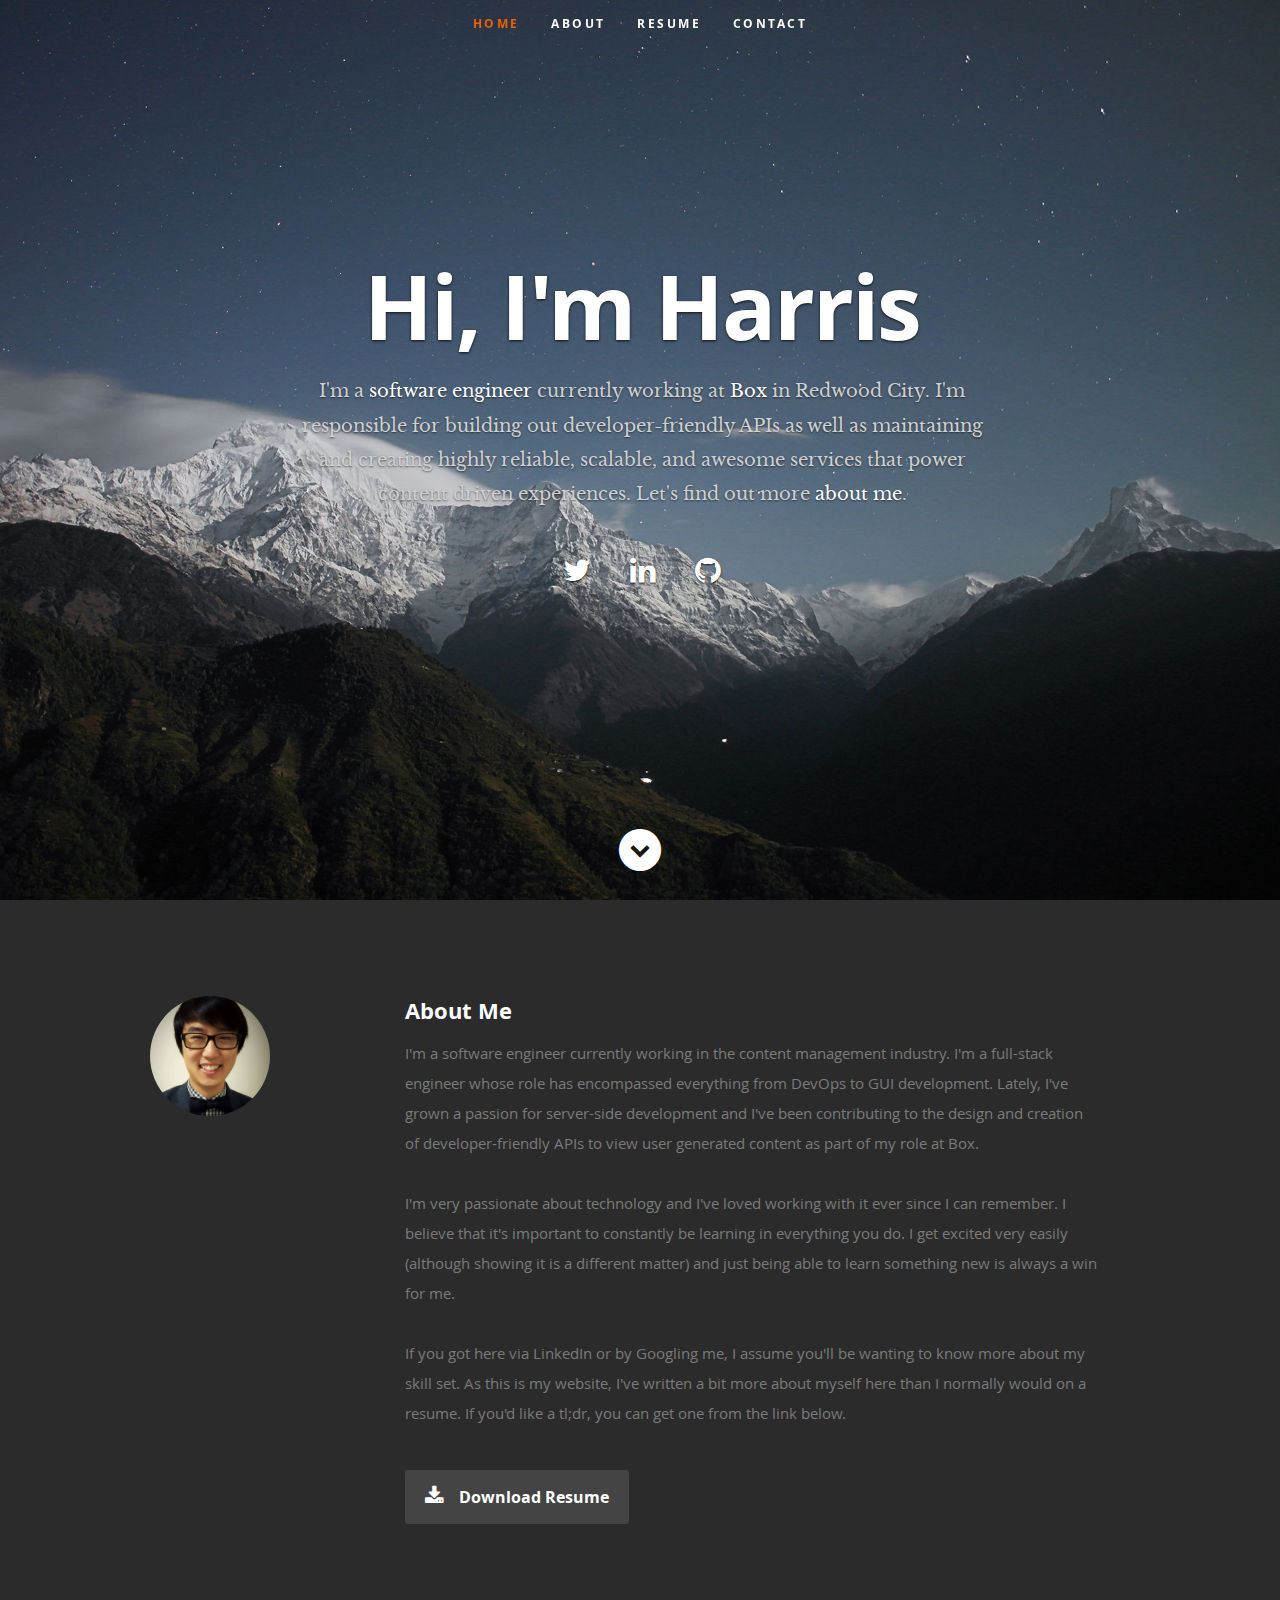
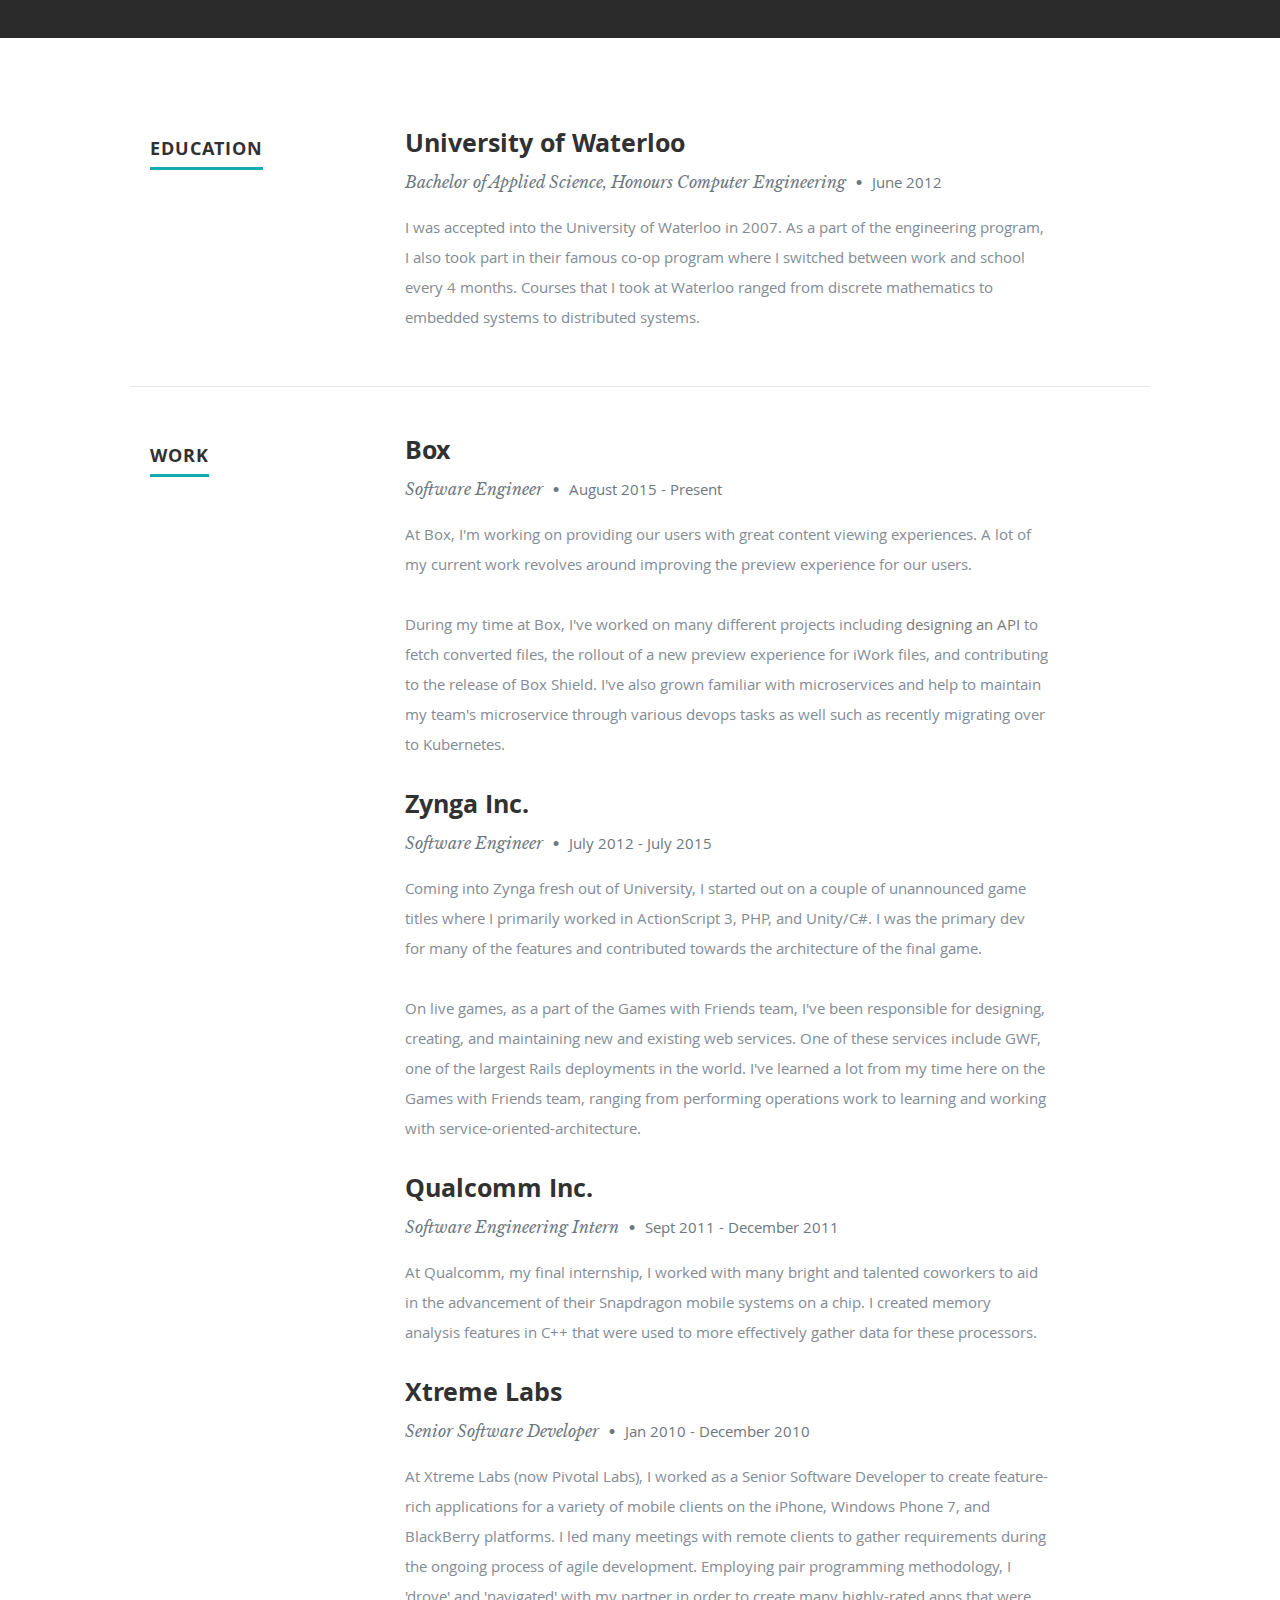
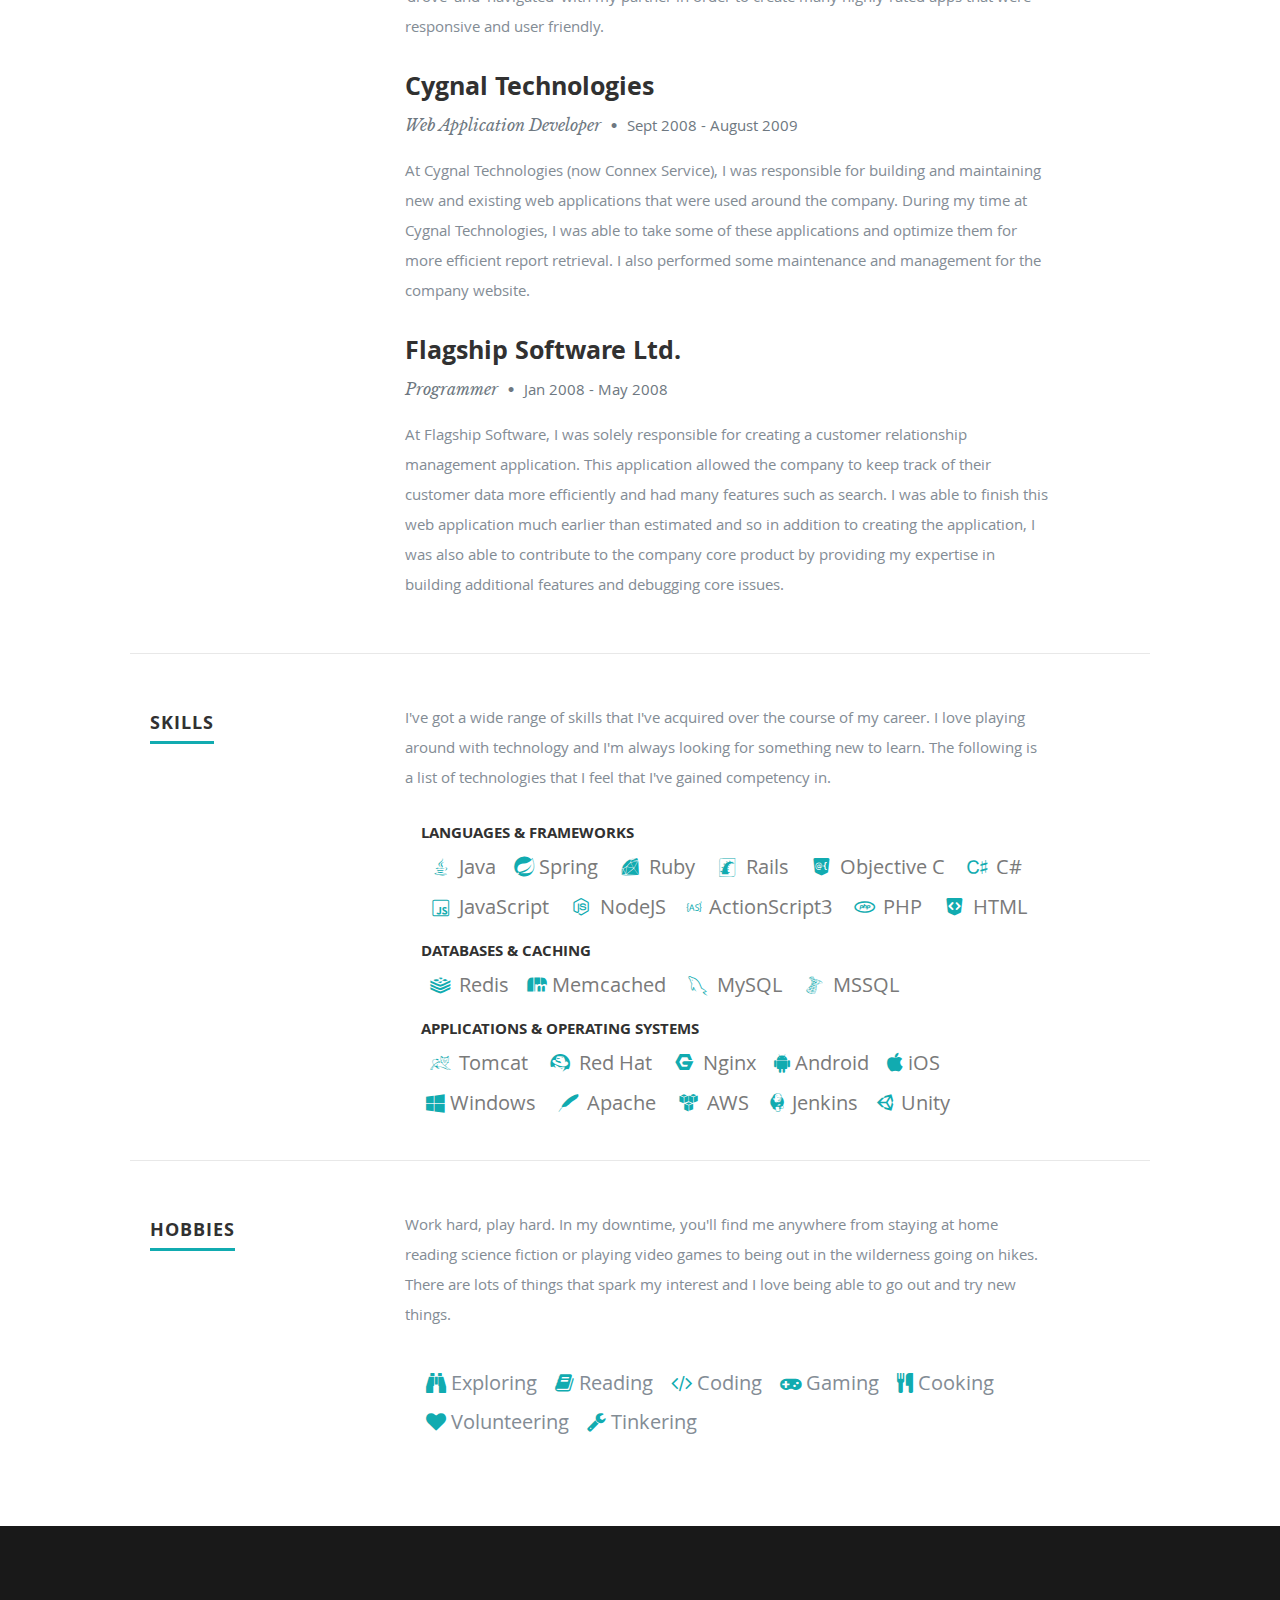
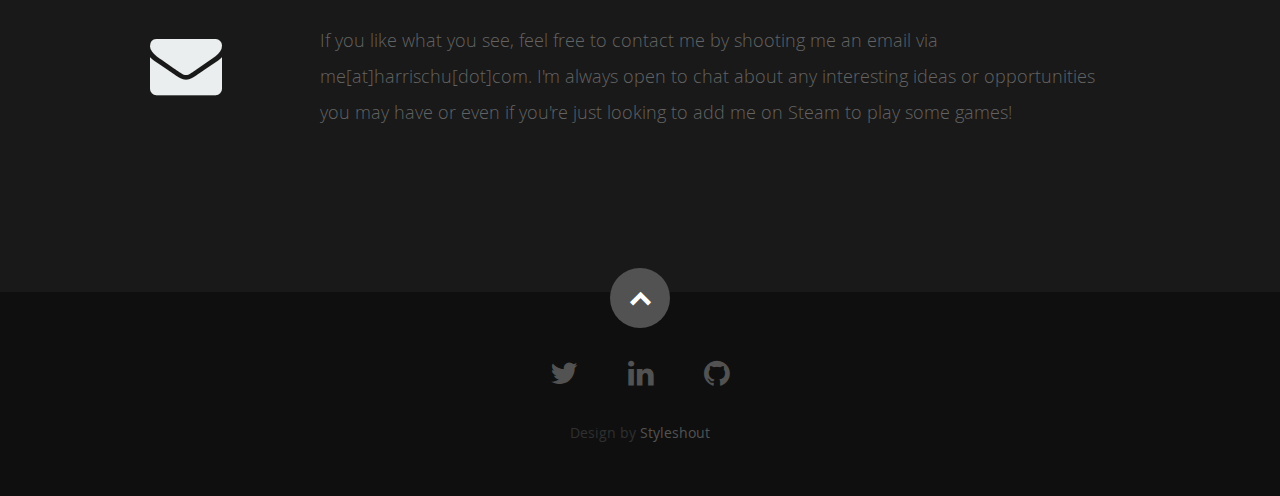
==== commit e60c827b: "Update index.html" ====
--- a/index.html
+++ b/index.html
@@ -159,8 +159,13 @@
 
                   <h3>Box</h3>
                   <p class="info">Software Engineer <span>&bull;</span> <em class="date">August 2015 - Present</em></p>    
-                  At Box, I'm working on providing our users with great content viewing experiences. A lot of my current work revolves around designing and creating a developer-friendly API for content management and content viewing.     
-                  </p>
+                  <p>
+                  At Box, I'm working on providing our users with great content viewing experiences. A lot of my current work revolves around improving the preview experience for our users.
+                  </p>
+                  <p>
+                  During my time at Box, I've worked on many different projects including <a href="https://developer.box.com/guides/representations/"> designing an API </a> to fetch converted files, the rollout of a new preview experience for iWork files, and contributing to the release of Box Shield. I've also grown familiar with microservices and help to maintain my team's microservice through various devops tasks as well such as recently migrating over to Kubernetes.    
+                  </p>
+                
                </div>
 
             </div> <!-- item end -->
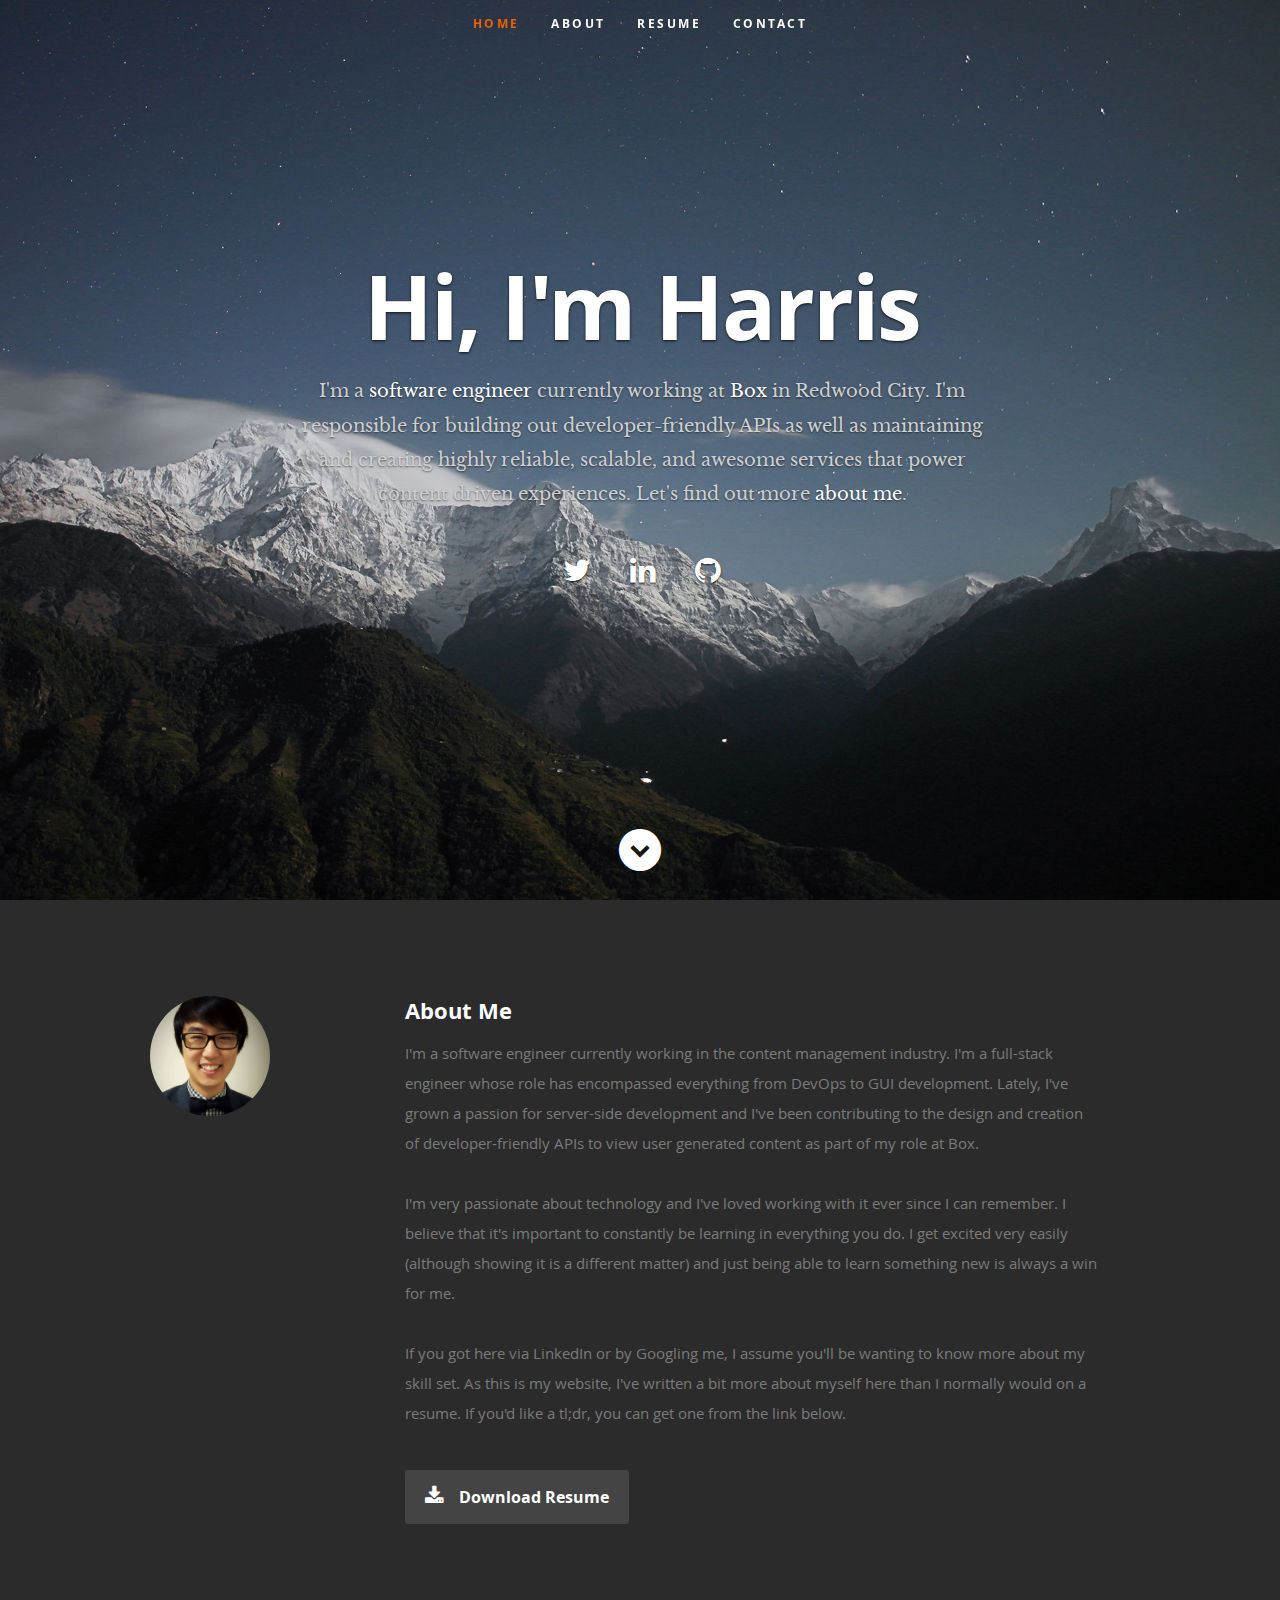
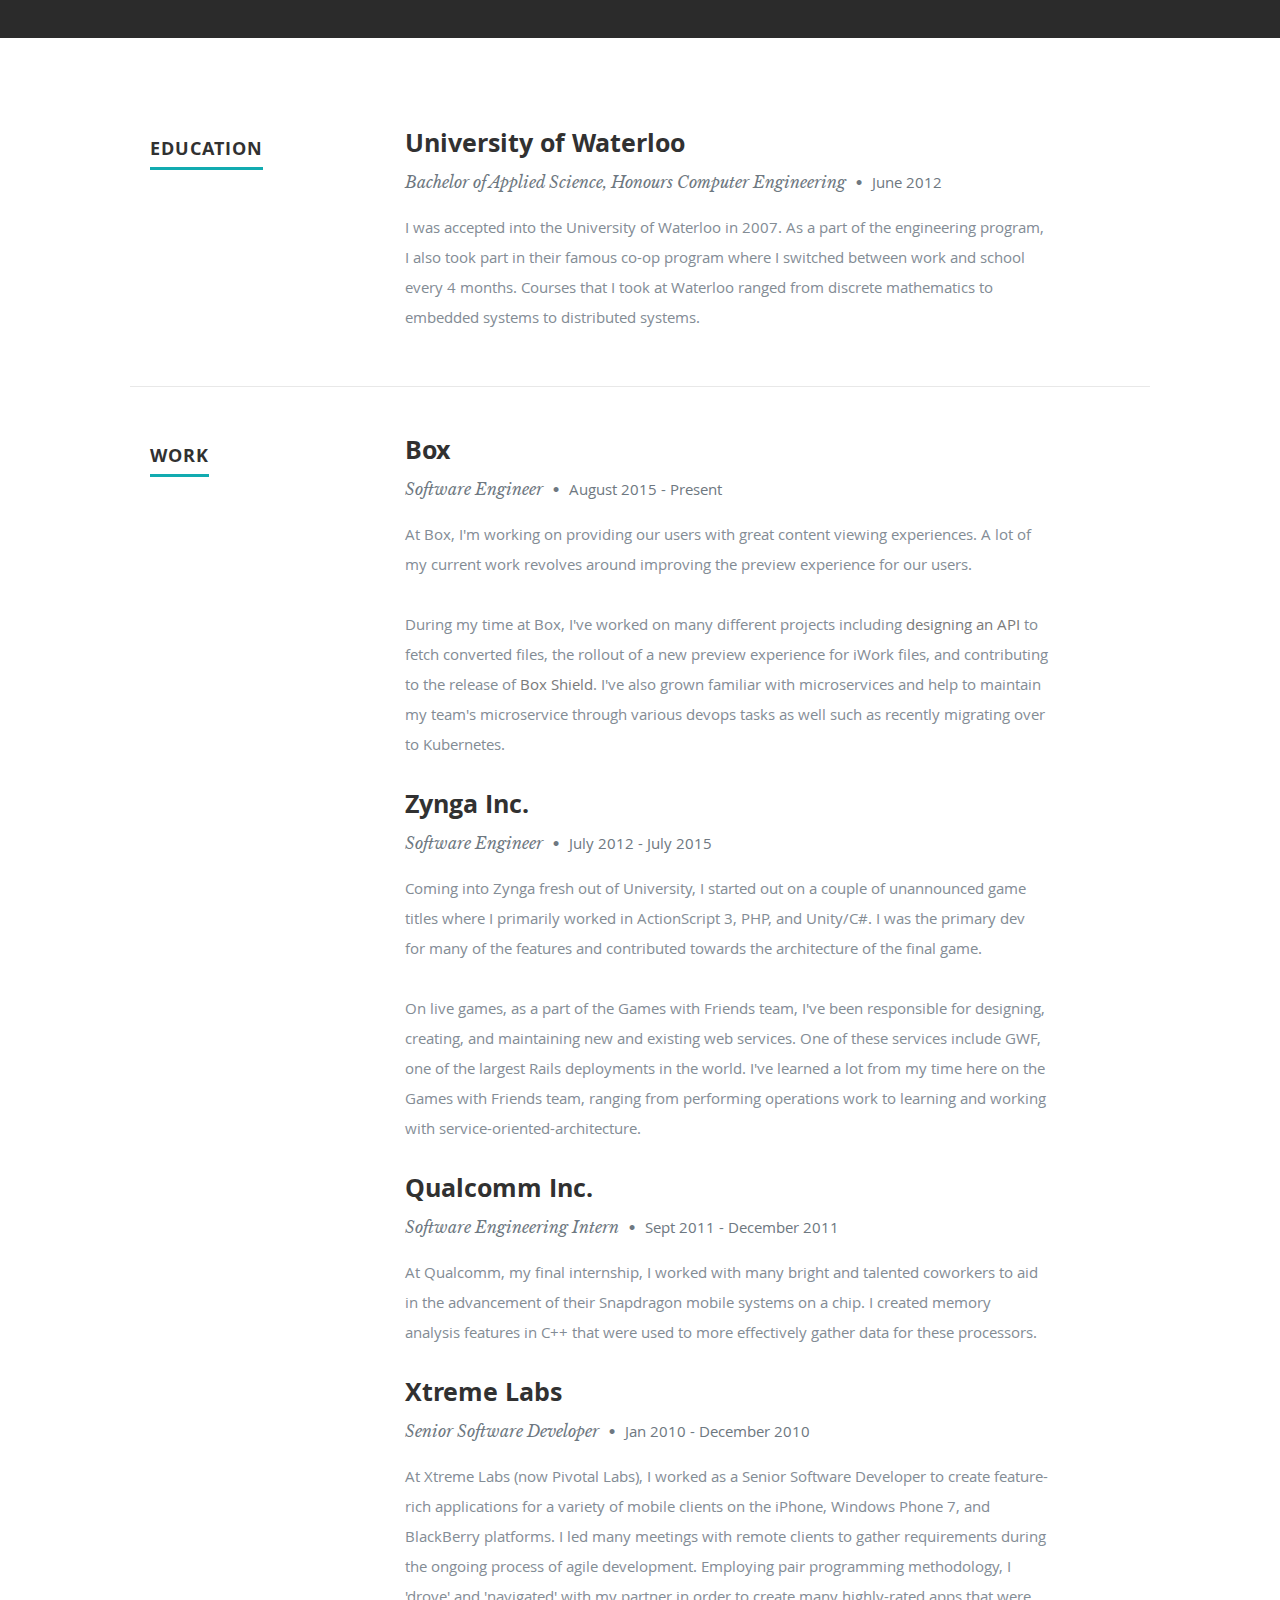
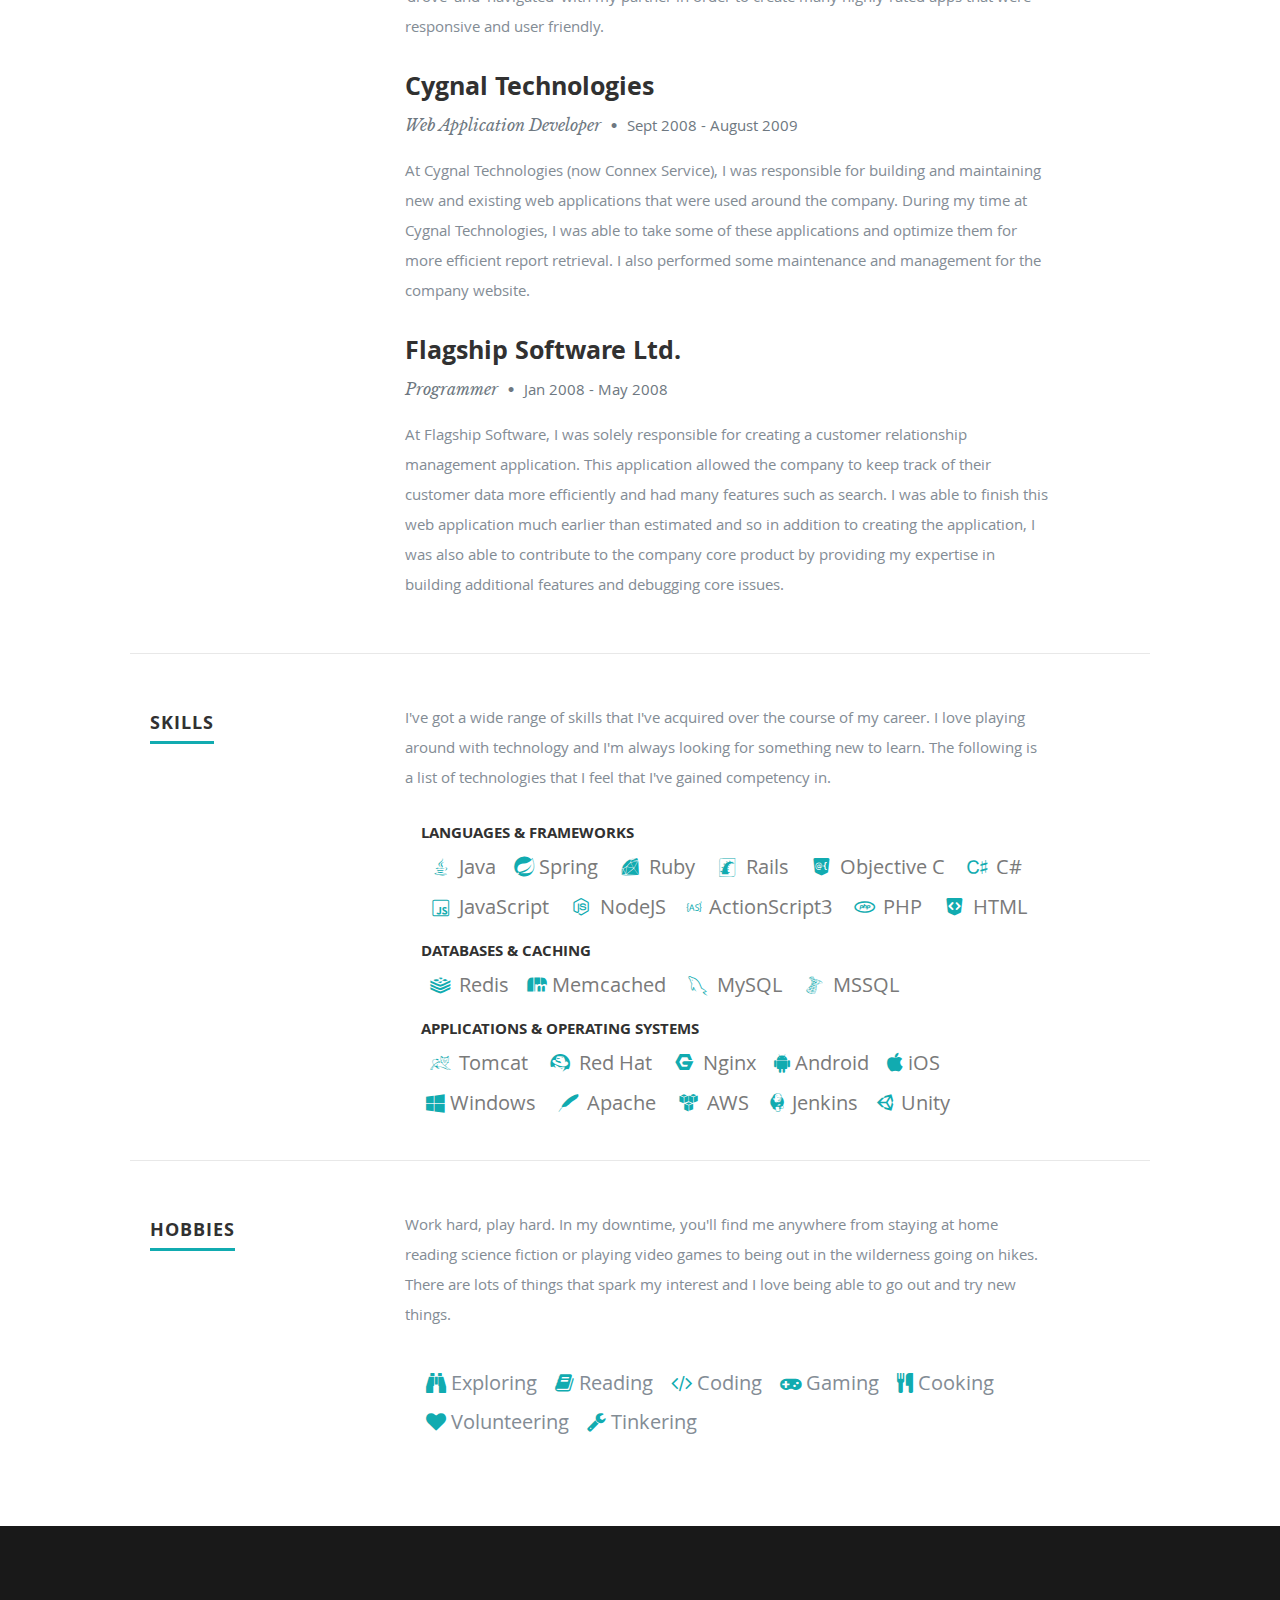
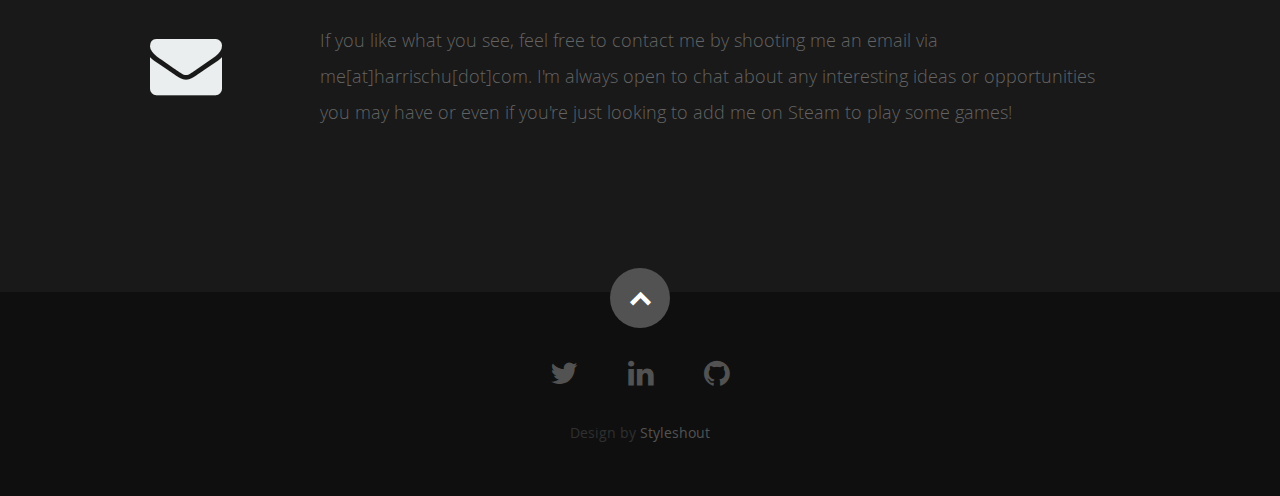
==== commit 81843760: "Update index.html" ====
--- a/index.html
+++ b/index.html
@@ -163,7 +163,7 @@
                   At Box, I'm working on providing our users with great content viewing experiences. A lot of my current work revolves around improving the preview experience for our users.
                   </p>
                   <p>
-                  During my time at Box, I've worked on many different projects including <a href="https://developer.box.com/guides/representations/"> designing an API </a> to fetch converted files, the rollout of a new preview experience for iWork files, and contributing to the release of Box Shield. I've also grown familiar with microservices and help to maintain my team's microservice through various devops tasks as well such as recently migrating over to Kubernetes.    
+                  During my time at Box, I've worked on many different projects including <a href="https://developer.box.com/guides/representations/"> designing an API </a> to fetch converted files, the rollout of a new preview experience for iWork files, and contributing to the release of <a href="https://www.box.com/shield">Box Shield</a>. I've also grown familiar with microservices and help to maintain my team's microservice through various devops tasks as well such as recently migrating over to Kubernetes.    
                   </p>
                 
                </div>
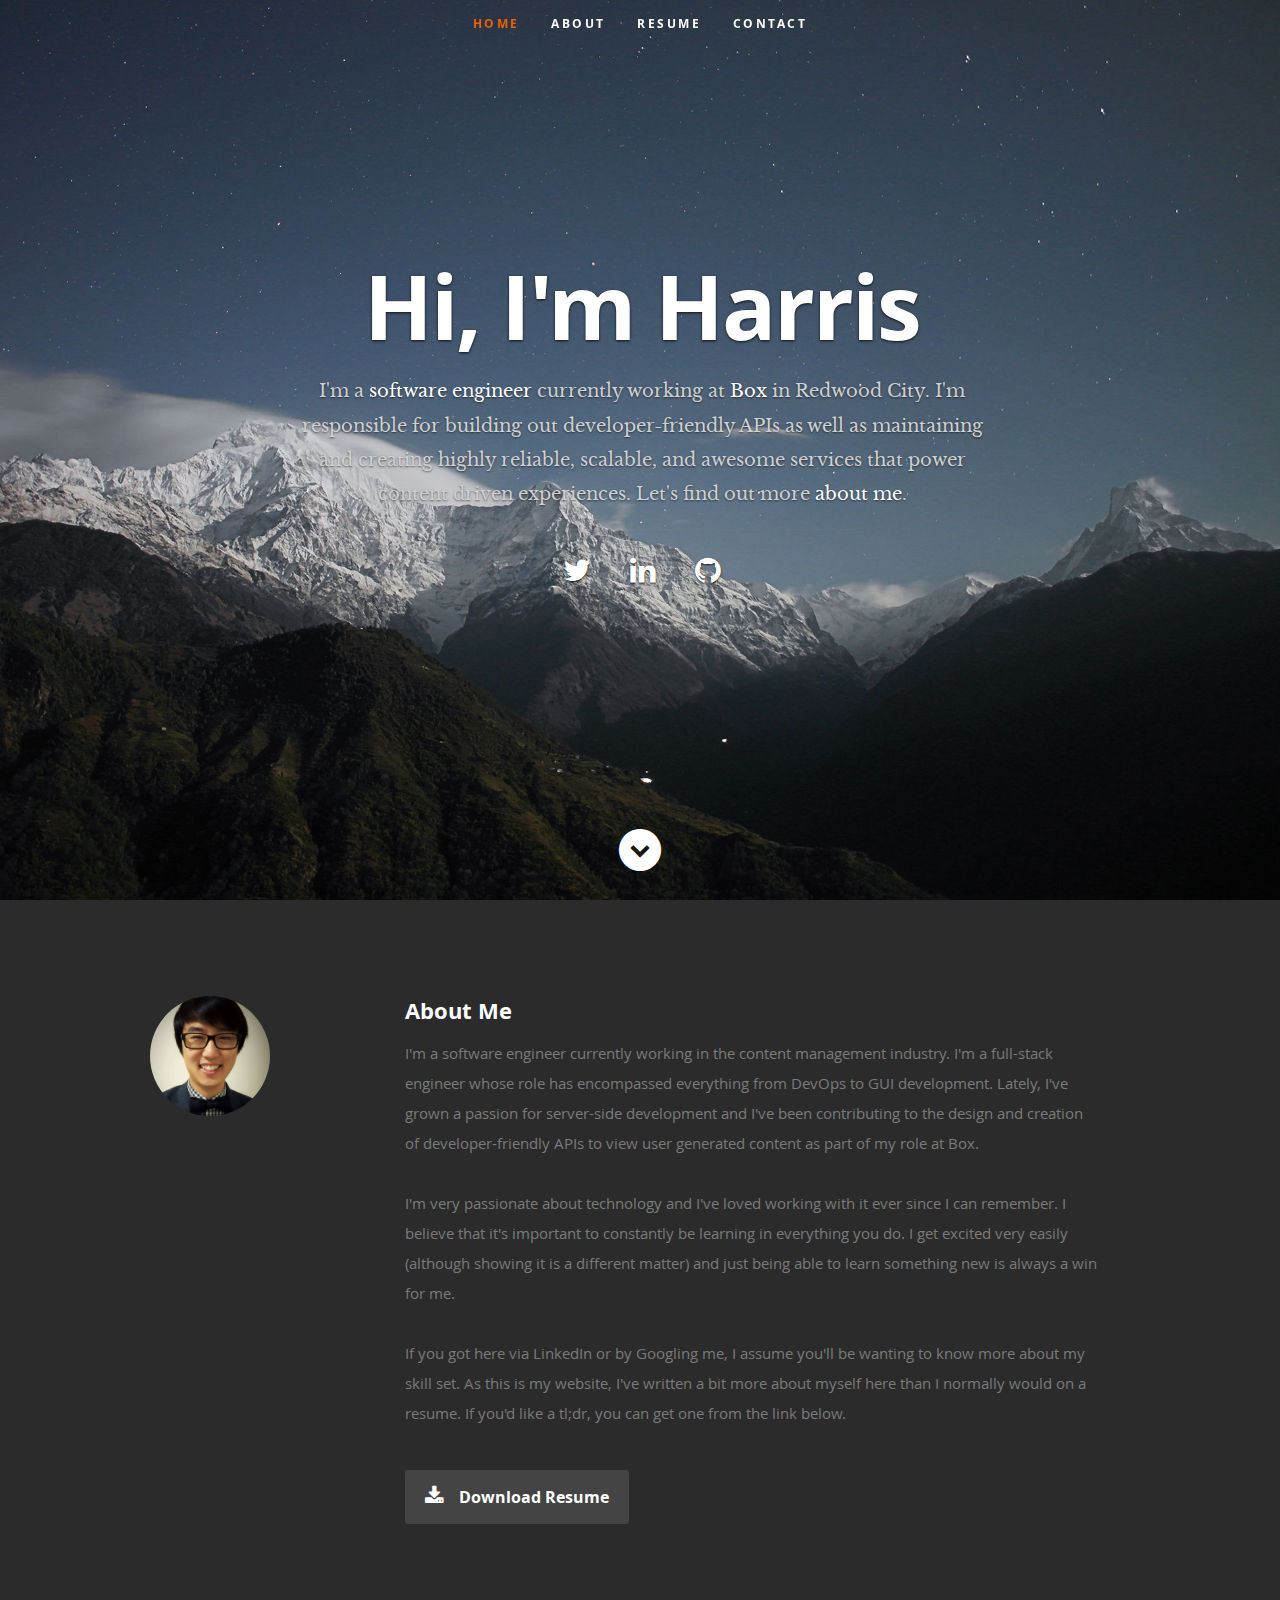
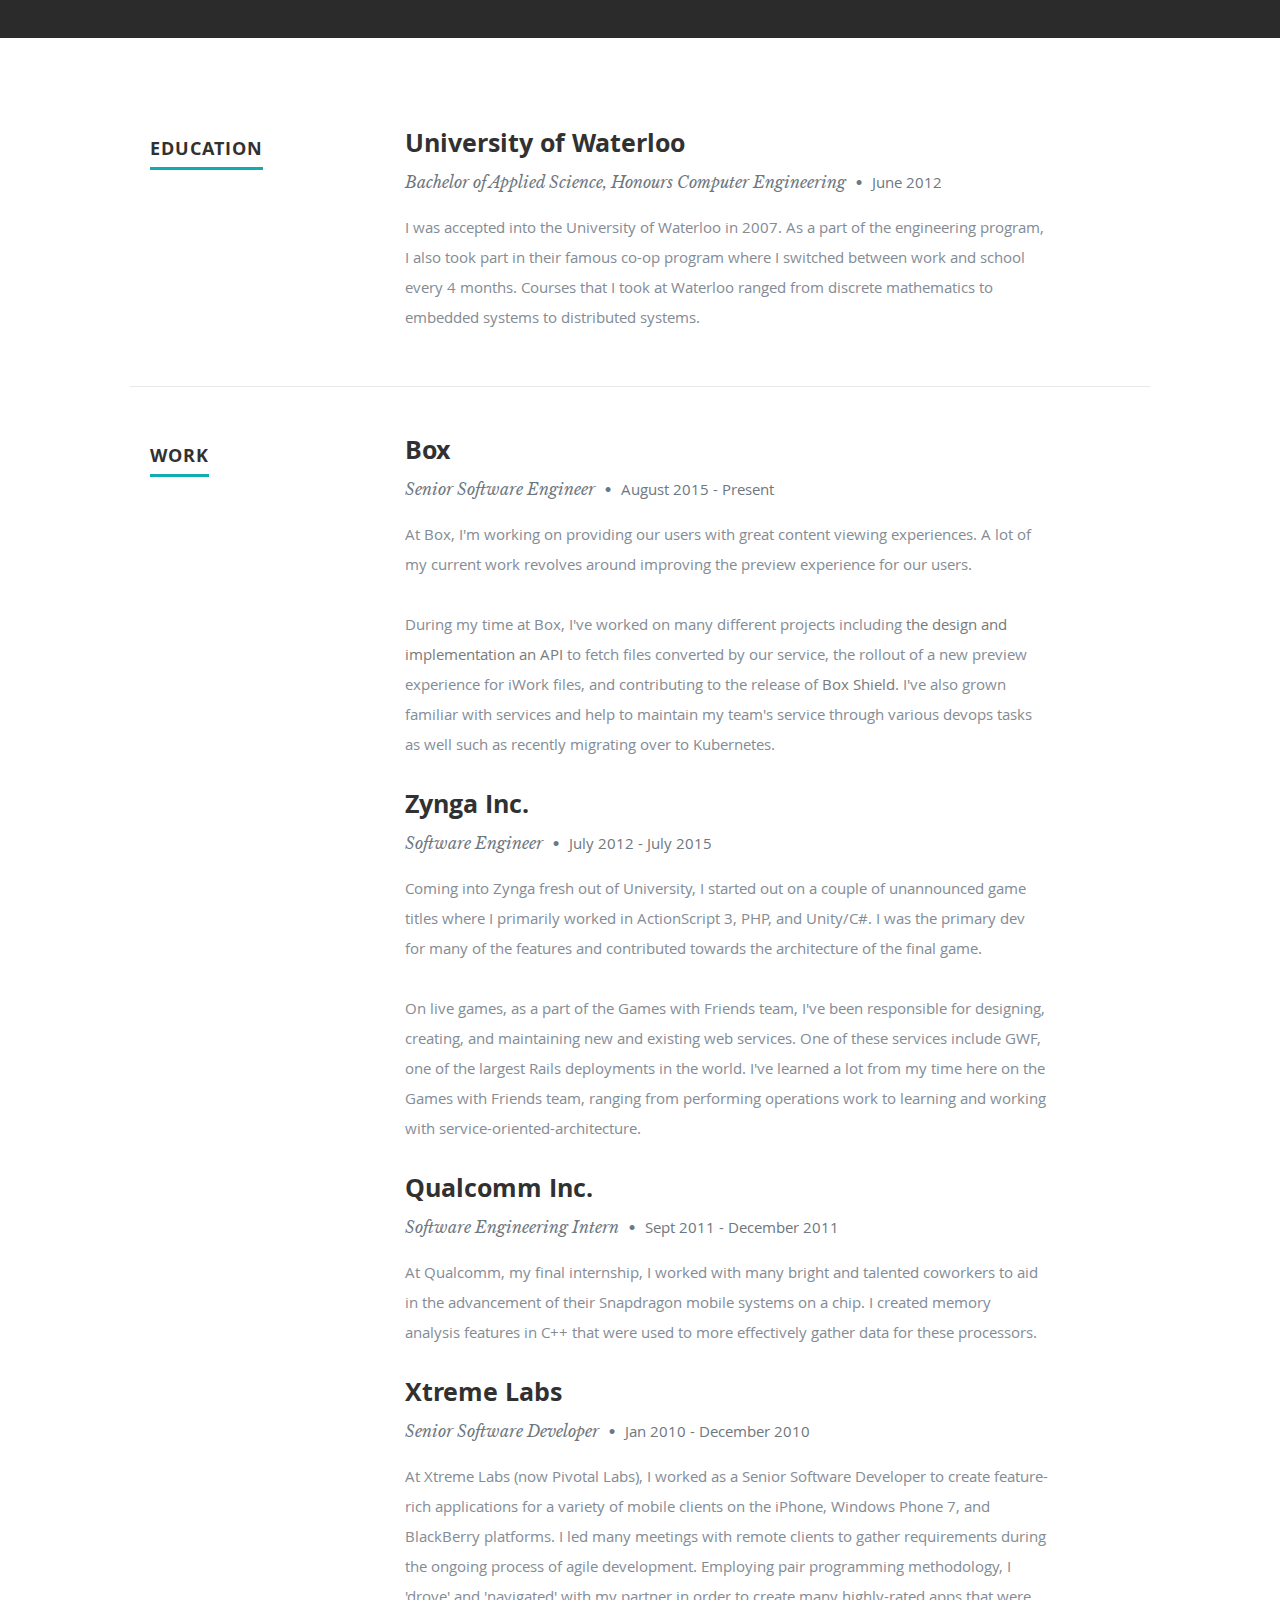
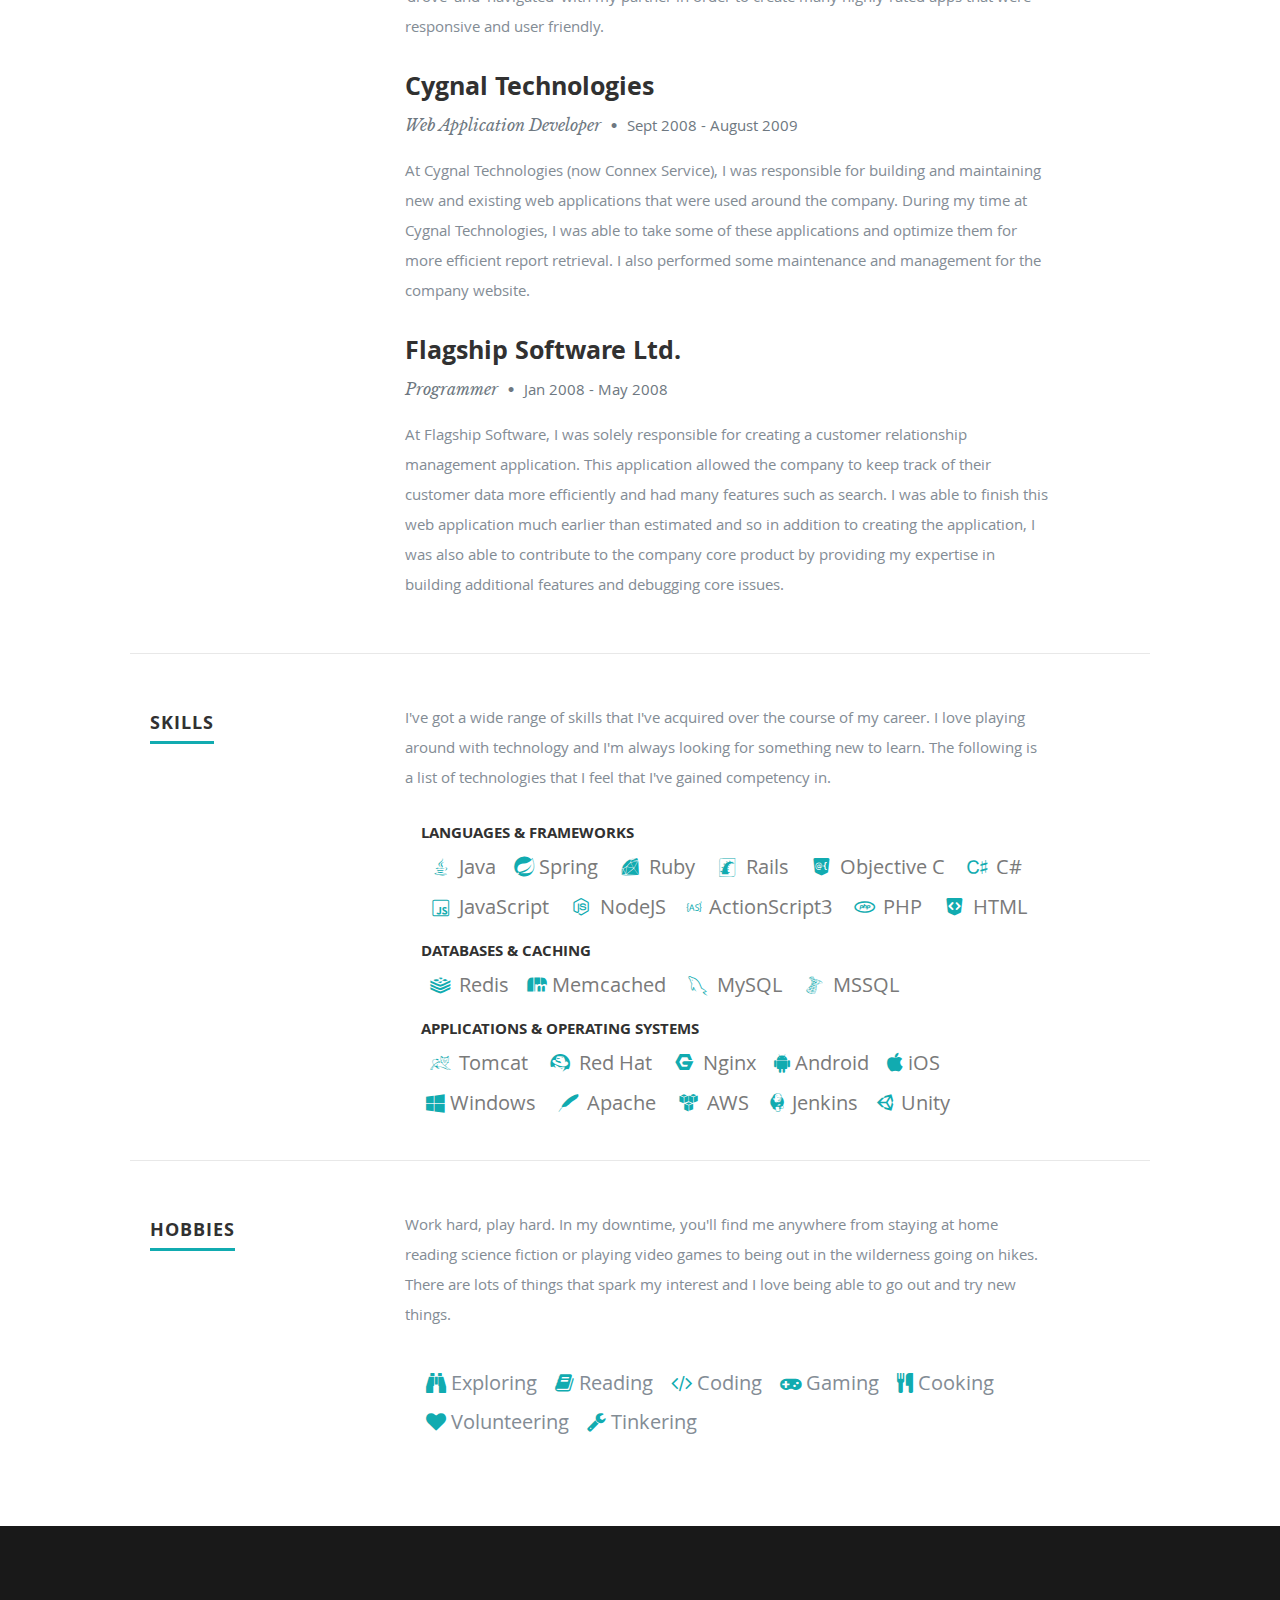
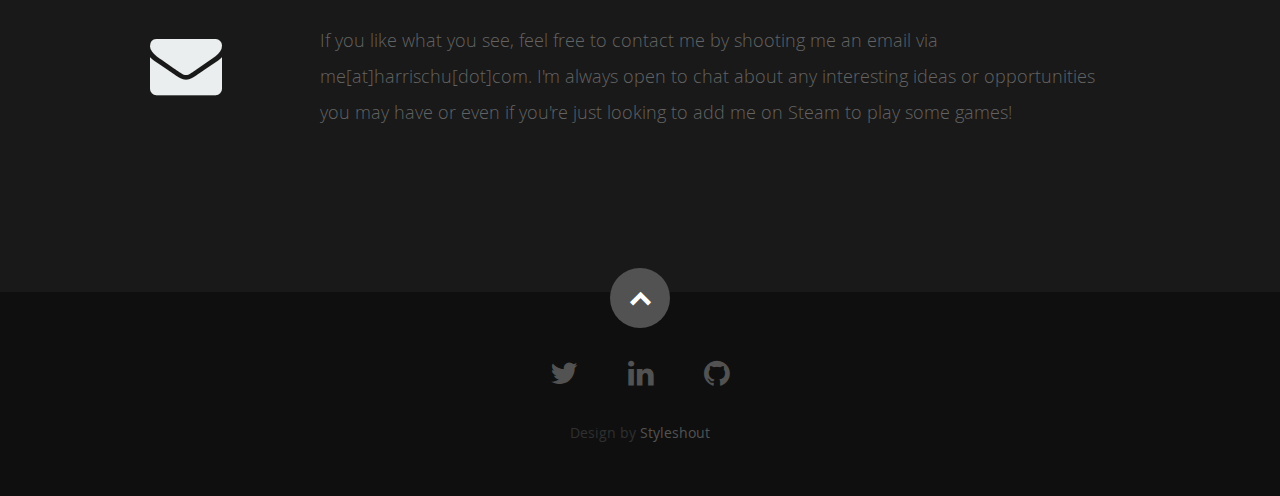
==== commit 26e6472c: "Update index.html" ====
--- a/index.html
+++ b/index.html
@@ -158,12 +158,12 @@
                <div class="twelve columns">
 
                   <h3>Box</h3>
-                  <p class="info">Software Engineer <span>&bull;</span> <em class="date">August 2015 - Present</em></p>    
+                  <p class="info">Senior Software Engineer <span>&bull;</span> <em class="date">August 2015 - Present</em></p>    
                   <p>
                   At Box, I'm working on providing our users with great content viewing experiences. A lot of my current work revolves around improving the preview experience for our users.
                   </p>
                   <p>
-                  During my time at Box, I've worked on many different projects including <a href="https://developer.box.com/guides/representations/"> designing an API </a> to fetch converted files, the rollout of a new preview experience for iWork files, and contributing to the release of <a href="https://www.box.com/shield">Box Shield</a>. I've also grown familiar with microservices and help to maintain my team's microservice through various devops tasks as well such as recently migrating over to Kubernetes.    
+                  During my time at Box, I've worked on many different projects including <a href="https://developer.box.com/guides/representations/"> the design and implementation an API </a> to fetch files converted by our service, the rollout of a new preview experience for iWork files, and contributing to the release of <a href="https://www.box.com/shield">Box Shield</a>. I've also grown familiar with services and help to maintain my team's service through various devops tasks as well such as recently migrating over to Kubernetes.    
                   </p>
                 
                </div>
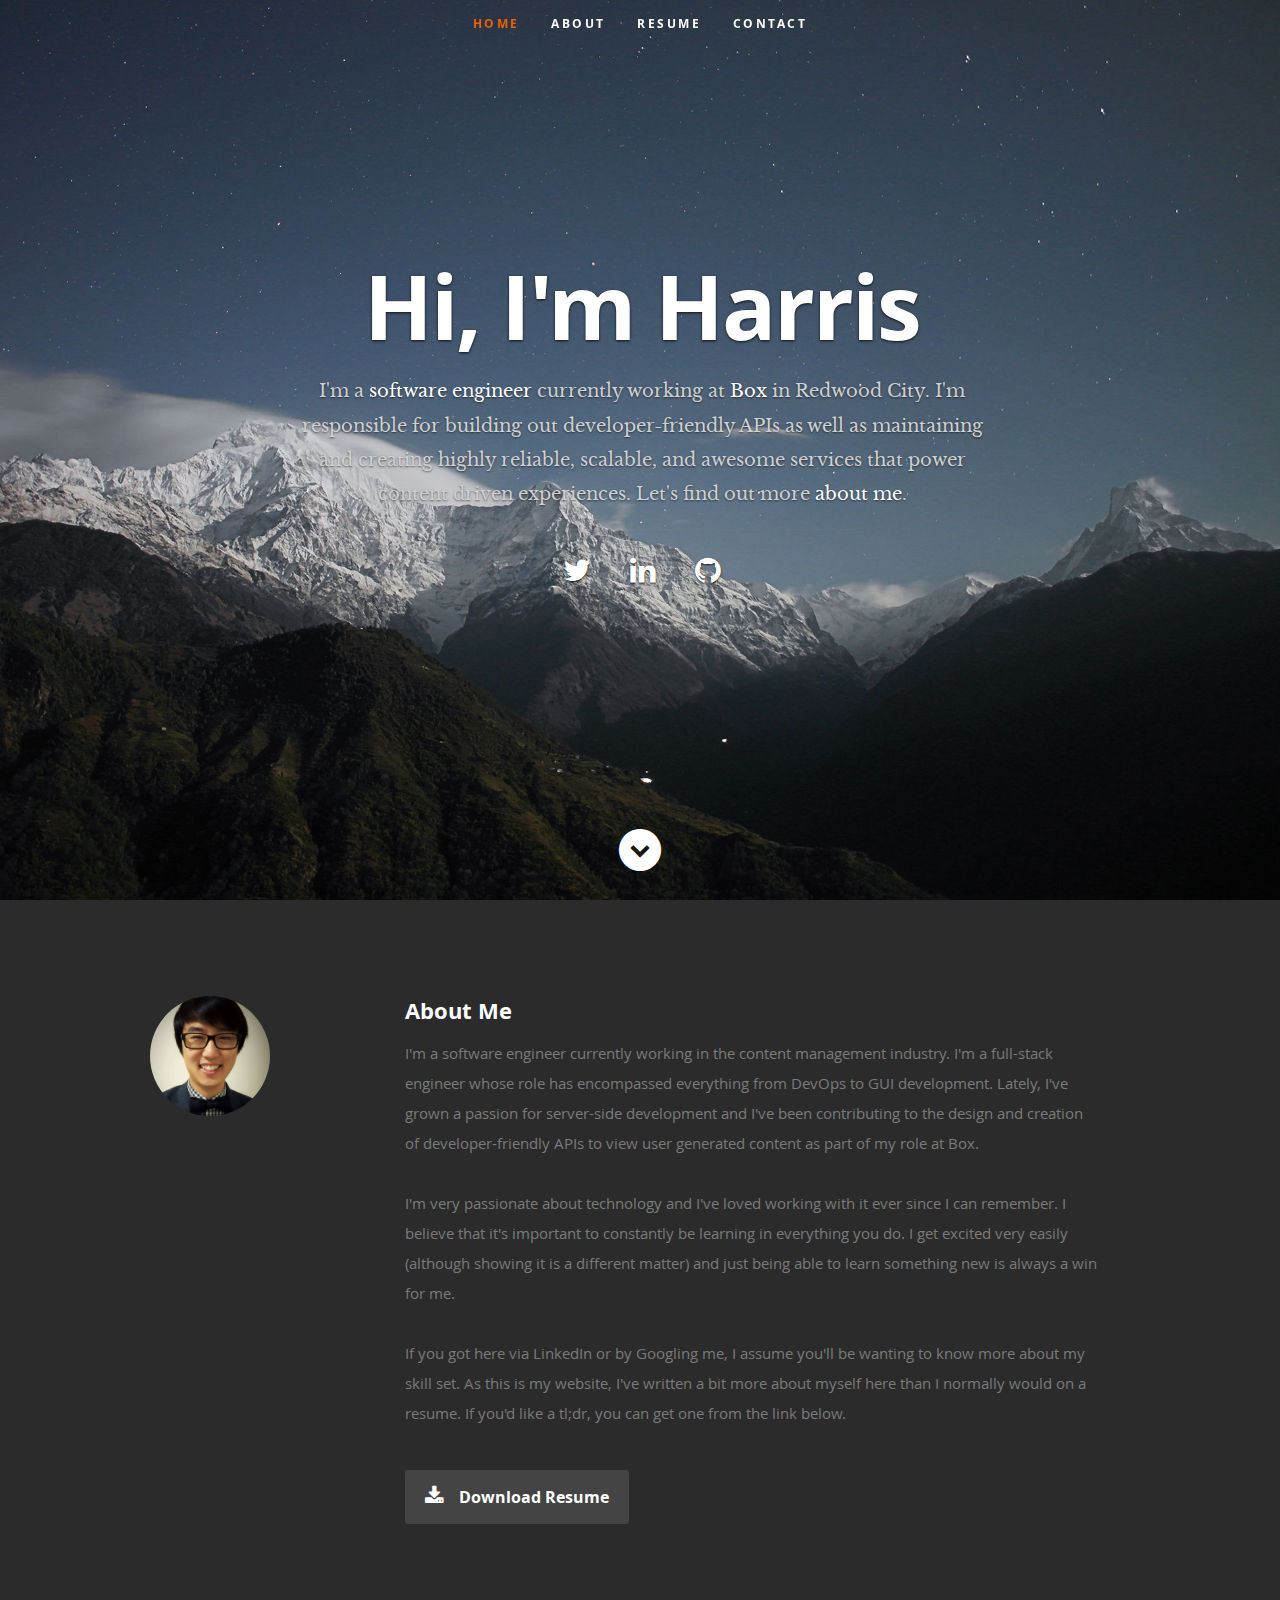
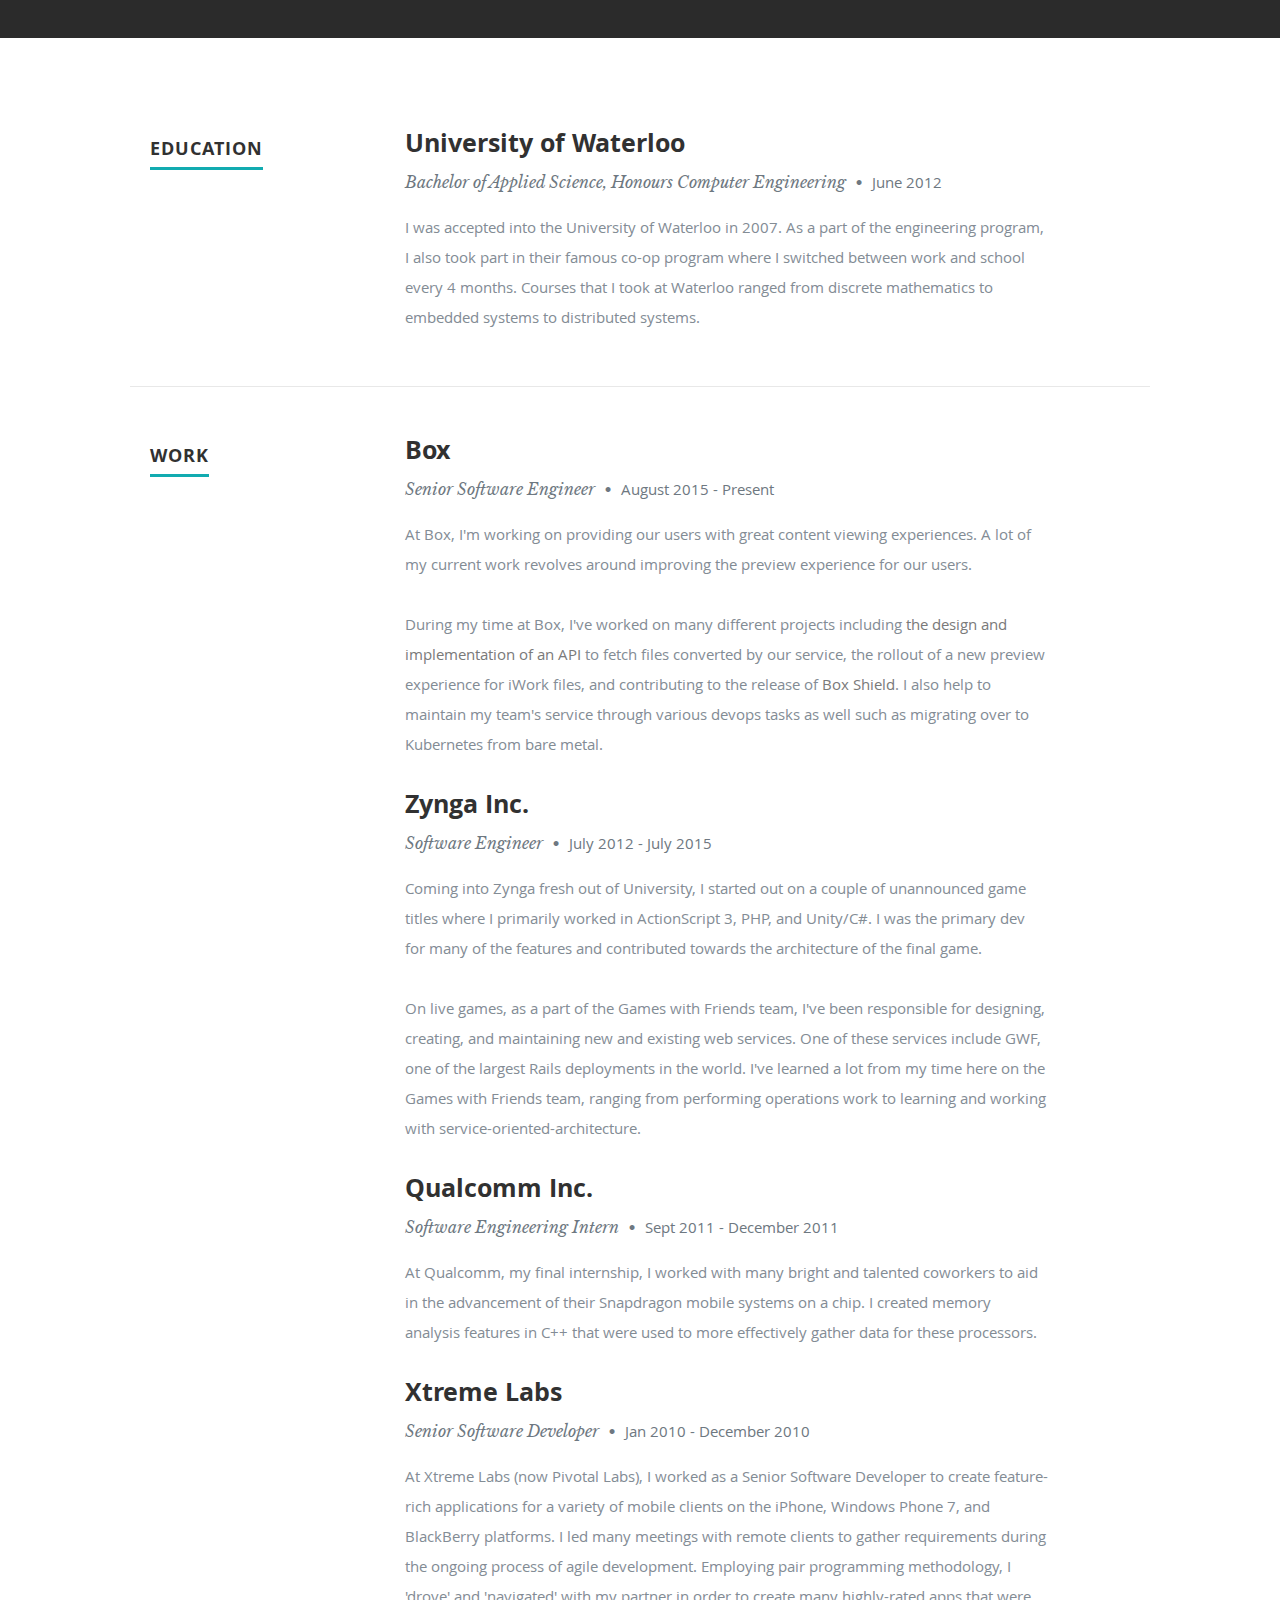
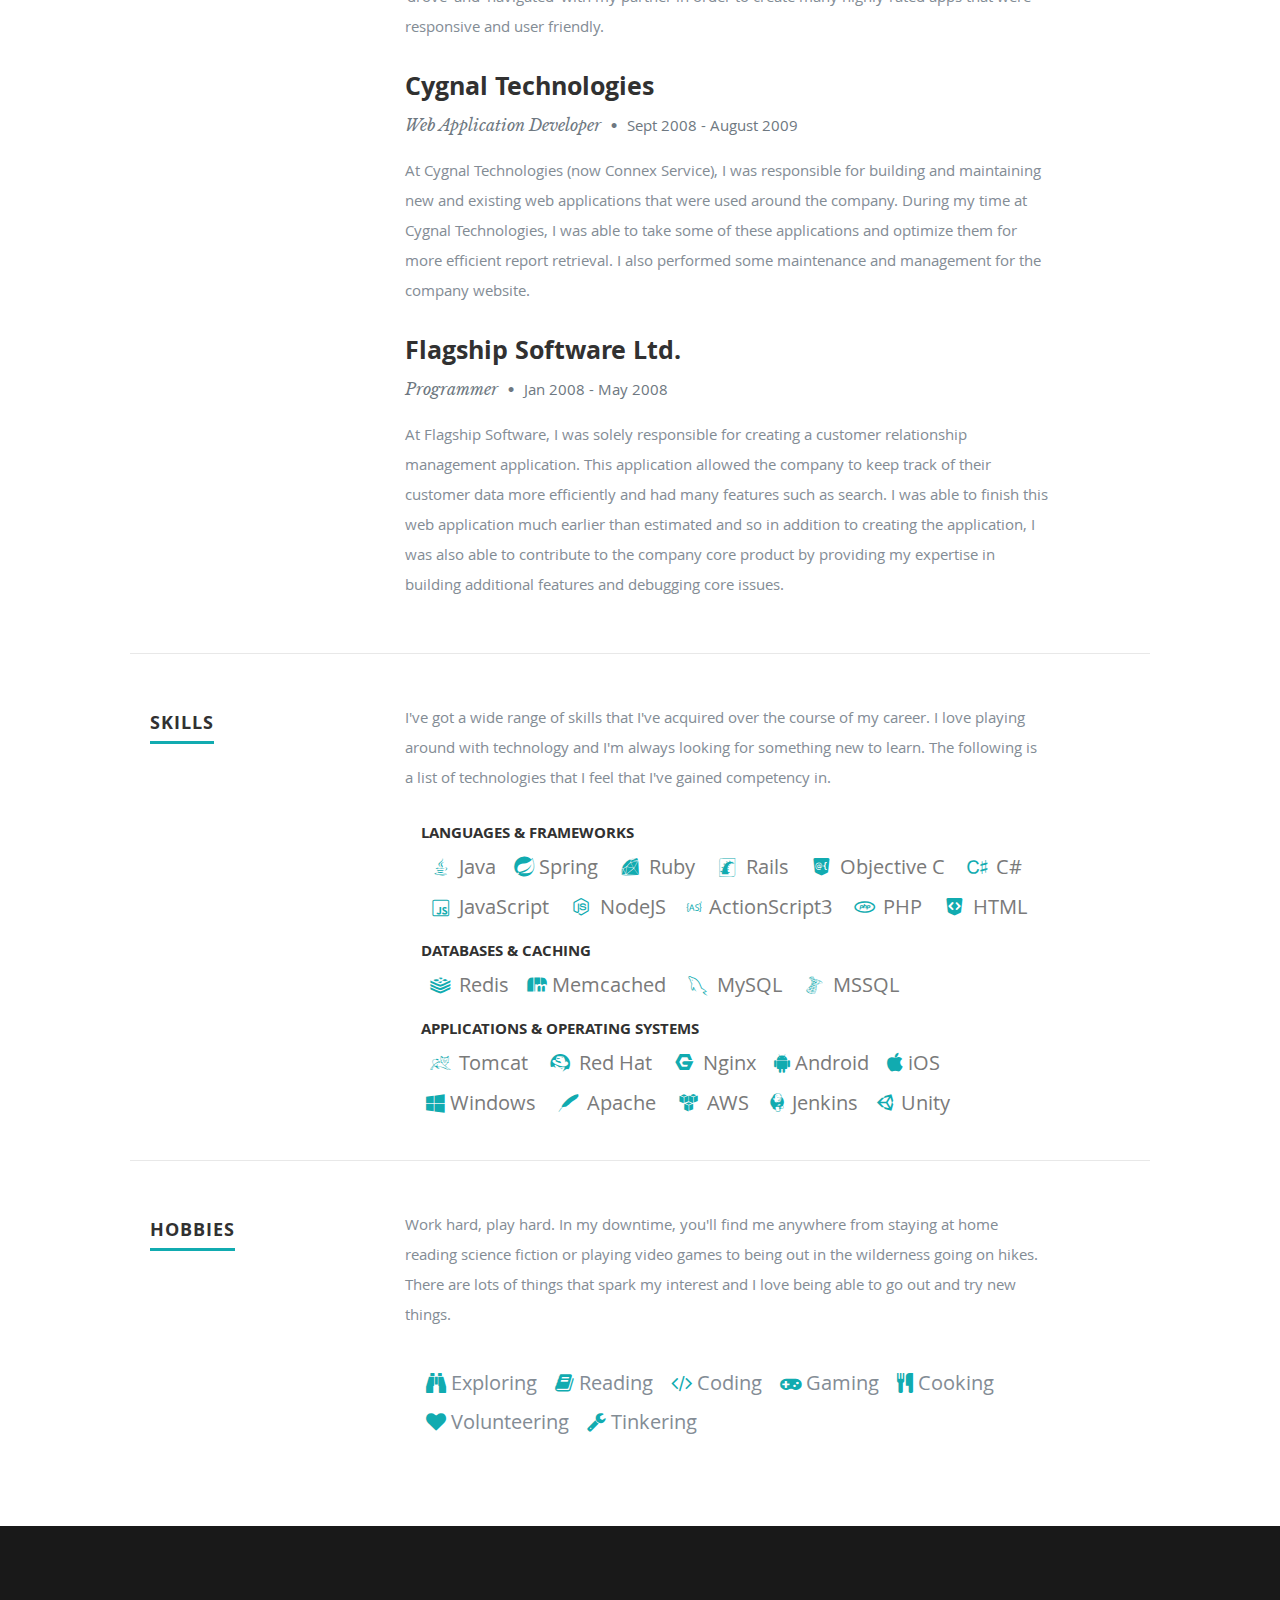
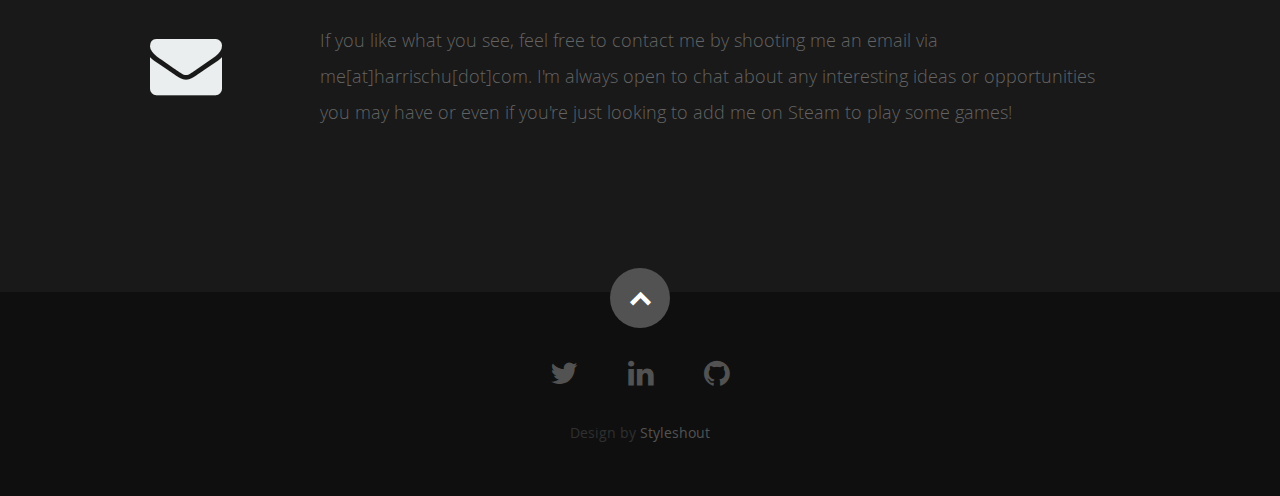
==== commit c4ff93ac: "Update index.html" ====
--- a/index.html
+++ b/index.html
@@ -163,7 +163,7 @@
                   At Box, I'm working on providing our users with great content viewing experiences. A lot of my current work revolves around improving the preview experience for our users.
                   </p>
                   <p>
-                  During my time at Box, I've worked on many different projects including <a href="https://developer.box.com/guides/representations/"> the design and implementation an API </a> to fetch files converted by our service, the rollout of a new preview experience for iWork files, and contributing to the release of <a href="https://www.box.com/shield">Box Shield</a>. I've also grown familiar with services and help to maintain my team's service through various devops tasks as well such as recently migrating over to Kubernetes.    
+                  During my time at Box, I've worked on many different projects including <a href="https://developer.box.com/guides/representations/"> the design and implementation of an API </a> to fetch files converted by our service, the rollout of a new preview experience for iWork files, and contributing to the release of <a href="https://www.box.com/shield">Box Shield</a>. I also help to maintain my team's service through various devops tasks as well such as migrating over to Kubernetes from bare metal.   
                   </p>
                 
                </div>
